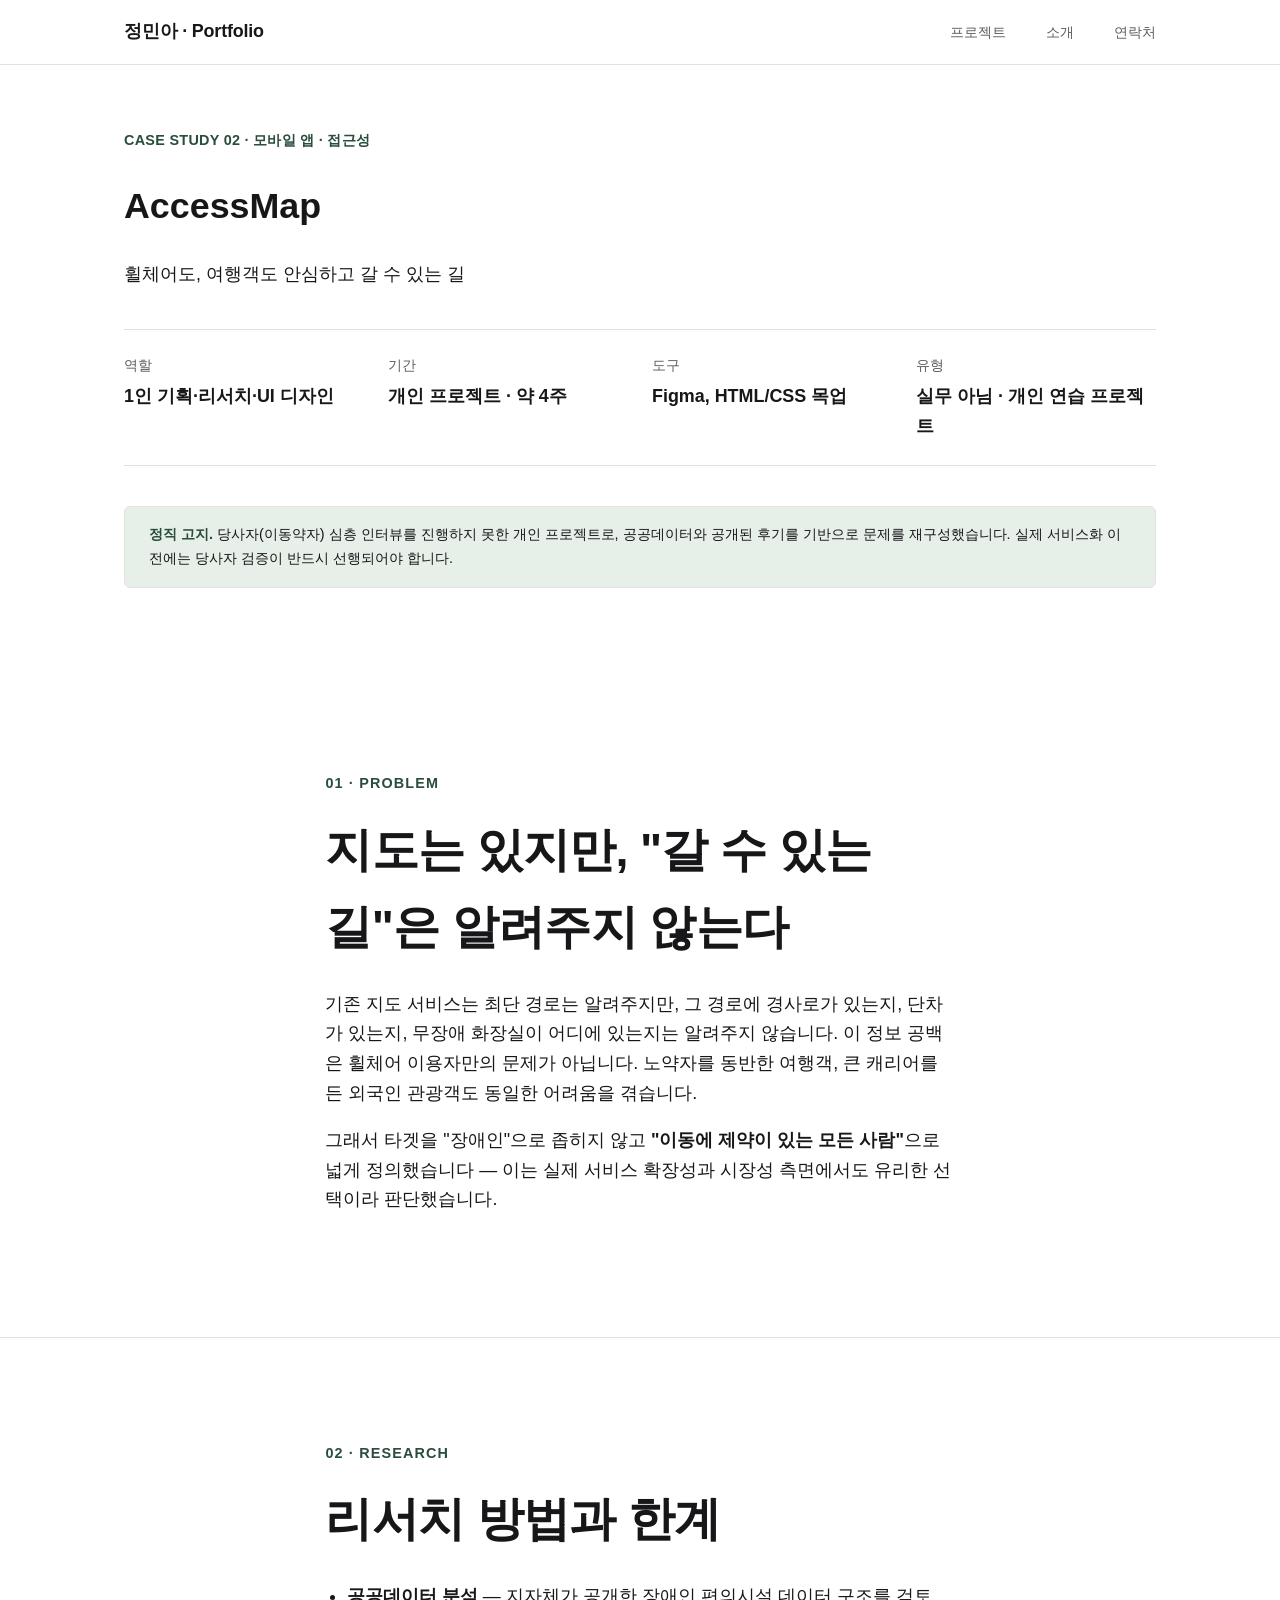
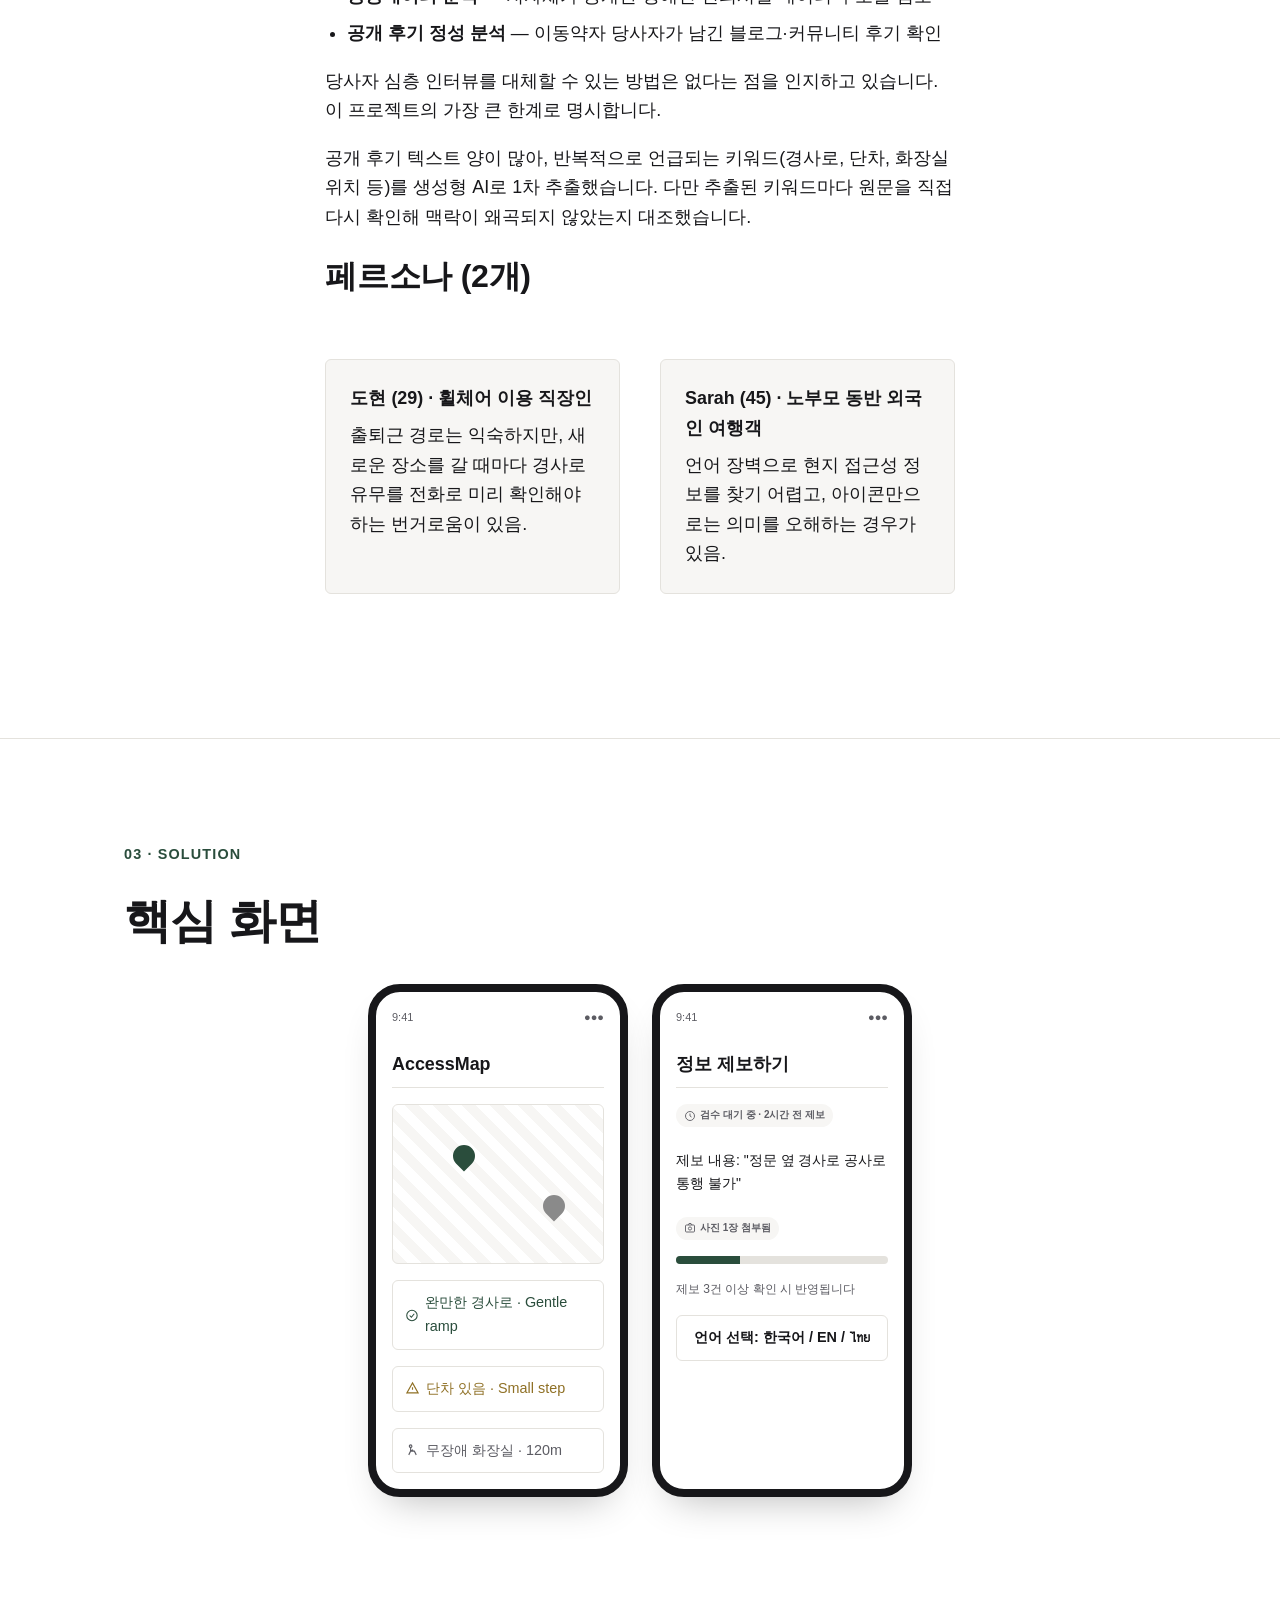
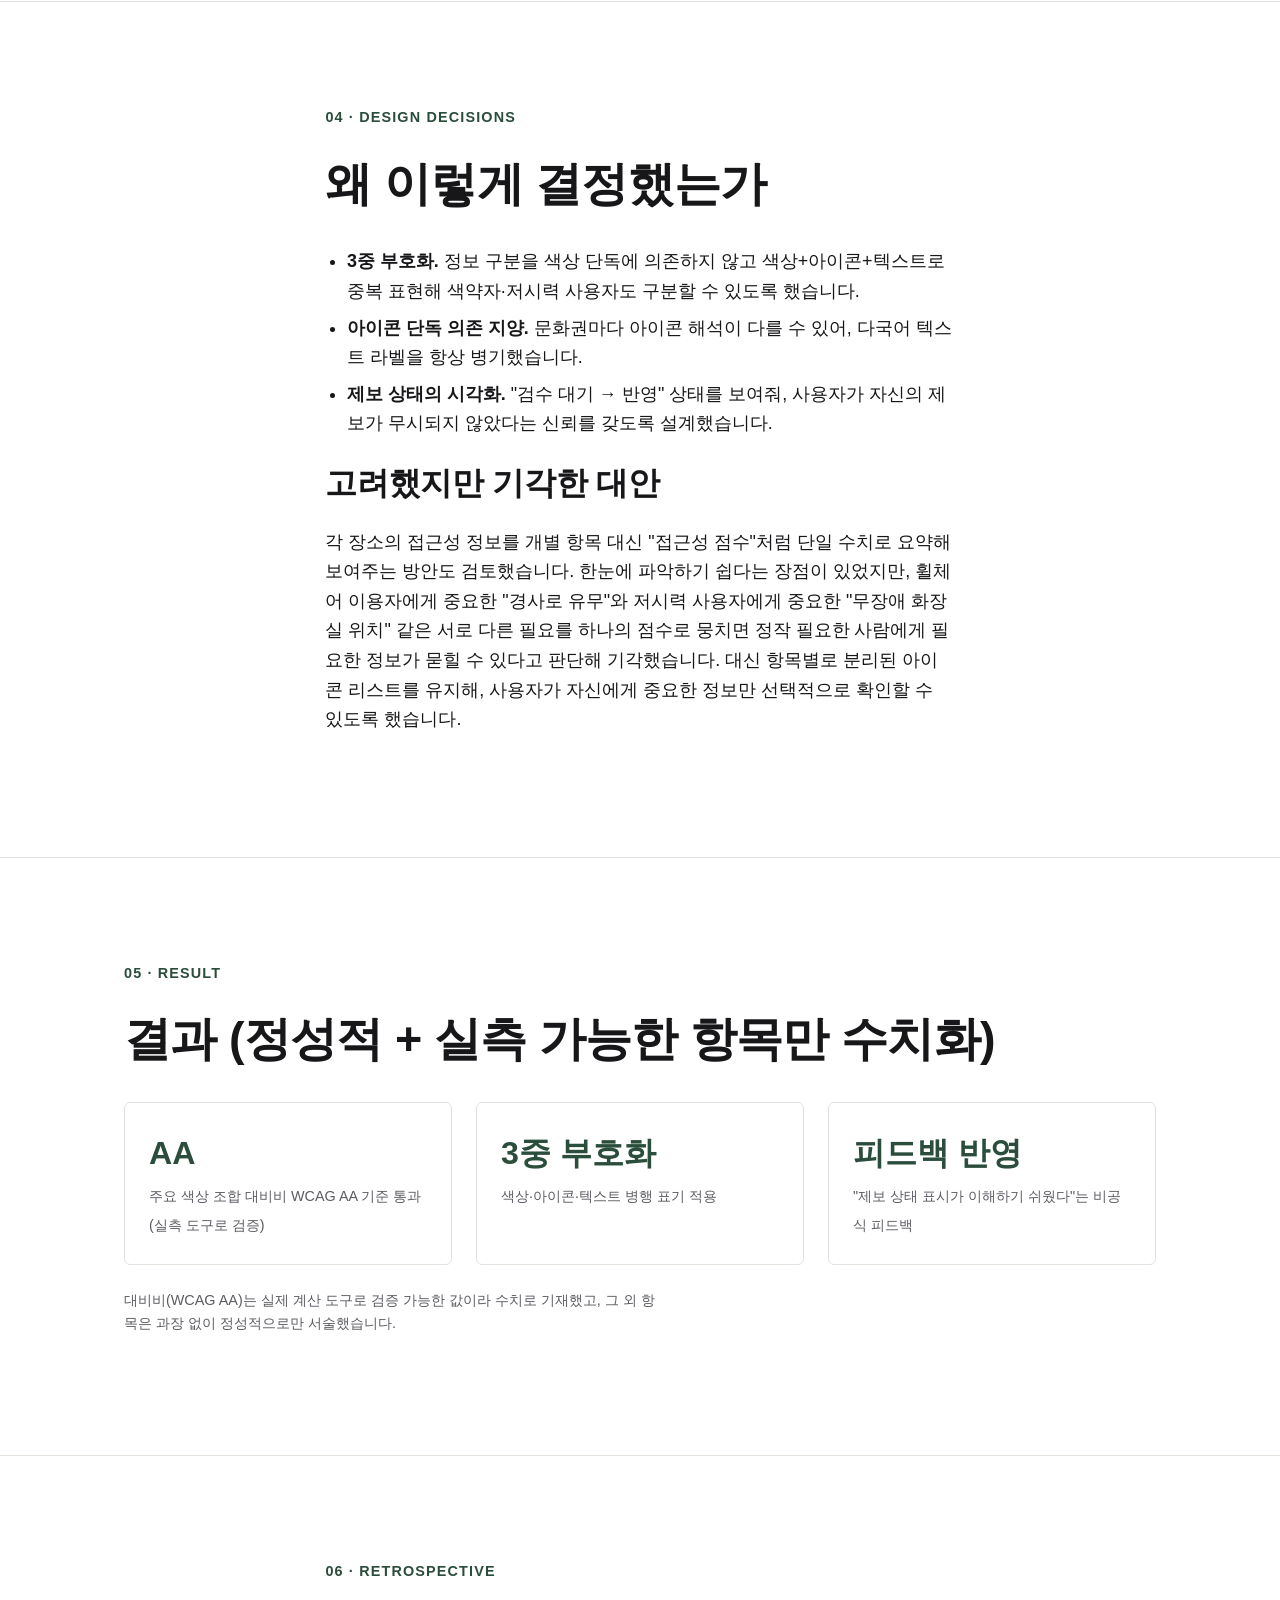
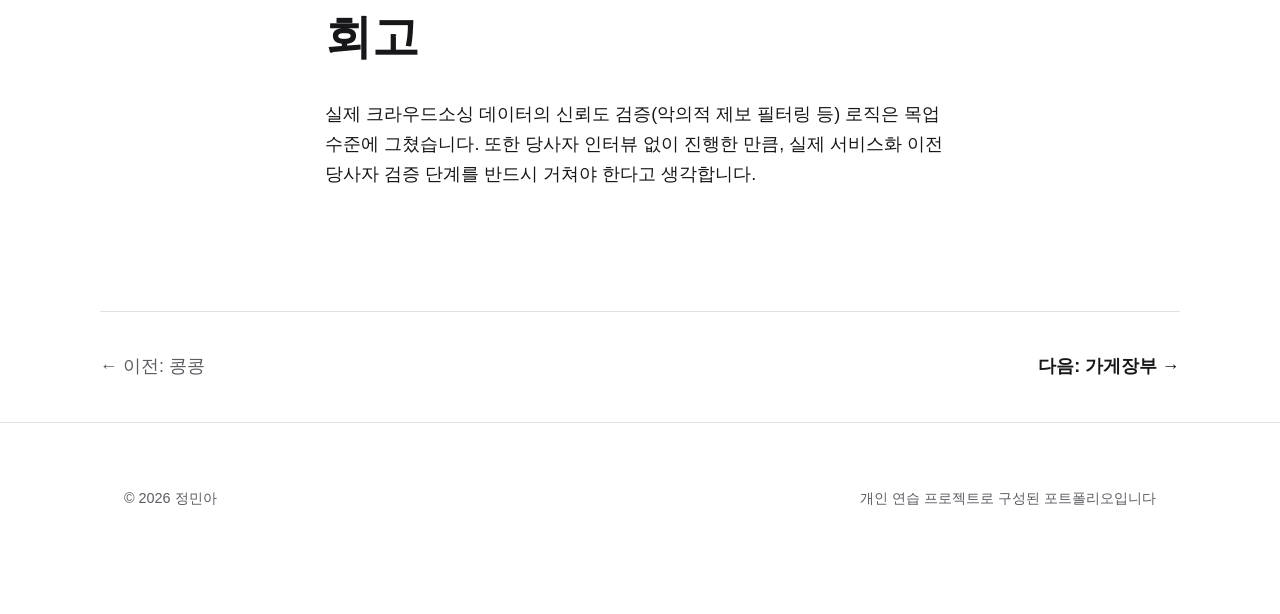
==== case-accessmap.html @ 89bd3911 "temp preview deploy of UIUX portfolio (Jeong Min-a)" ====
<!DOCTYPE html>
<html lang="ko">
<head>
<meta charset="UTF-8">
<meta name="viewport" content="width=device-width, initial-scale=1.0">
<title>AccessMap — 무장애 경로 지도 | 정민아</title>
<meta name="description" content="이동약자·여행객을 위한 다국어 무장애 경로 지도 AccessMap의 UI/UX 케이스 스터디">
<meta property="og:type" content="article">
<meta property="og:title" content="AccessMap — 무장애 경로 지도 | 정민아">
<meta property="og:description" content="이동약자·여행객을 위한 다국어 무장애 경로 지도 AccessMap의 UI/UX 케이스 스터디">
<!-- TODO: 배포 후 실제 주소로 교체 -->
<!-- <meta property="og:url" content=""> -->
<meta property="og:image" content="assets/og-image.jpg">
<meta property="og:image:type" content="image/jpeg">
<meta name="twitter:card" content="summary_large_image">
<meta name="twitter:title" content="AccessMap — 무장애 경로 지도 | 정민아">
<meta name="twitter:description" content="이동약자·여행객을 위한 다국어 무장애 경로 지도 AccessMap의 UI/UX 케이스 스터디">
<!-- TODO: 배포 후 canonical URL 지정 -->
<!-- <link rel="canonical" href=""> -->
<link rel="icon" href="assets/favicon.svg" type="image/svg+xml">
<link rel="stylesheet" href="assets/style.css">
</head>
<body>

<a class="skip-link" href="#main">본문으로 바로가기</a>

<nav class="nav">
  <div class="container">
    <a class="nav-logo" href="index.html">정민아 · Portfolio</a>
    <ul class="nav-links">
      <li><a href="index.html#projects">프로젝트</a></li>
      <li><a href="index.html#about">소개</a></li>
      <li><a href="index.html#contact">연락처</a></li>
    </ul>
  </div>
</nav>

<header class="case-hero">
  <div class="container">
    <div class="hero-eyebrow">CASE STUDY 02 · 모바일 앱 · 접근성</div>
    <h1>AccessMap</h1>
    <p class="lede">휠체어도, 여행객도 안심하고 갈 수 있는 길</p>

    <dl class="case-meta-grid">
      <div><dt>역할</dt><dd>1인 기획·리서치·UI 디자인</dd></div>
      <div><dt>기간</dt><dd>개인 프로젝트 · 약 4주</dd></div>
      <div><dt>도구</dt><dd>Figma, HTML/CSS 목업</dd></div>
      <div><dt>유형</dt><dd>실무 아님 · 개인 연습 프로젝트</dd></div>
    </dl>

    <div class="disclosure">
      <strong>정직 고지.</strong> 당사자(이동약자) 심층 인터뷰를 진행하지 못한 개인 프로젝트로,
      공공데이터와 공개된 후기를 기반으로 문제를 재구성했습니다. 실제 서비스화 이전에는
      당사자 검증이 반드시 선행되어야 합니다.
    </div>
  </div>
</header>

<main id="main">
<section>
  <div class="container prose">
    <div class="section-label">01 · PROBLEM</div>
    <h2>지도는 있지만, "갈 수 있는 길"은 알려주지 않는다</h2>
    <p>
      기존 지도 서비스는 최단 경로는 알려주지만, 그 경로에 경사로가 있는지, 단차가 있는지,
      무장애 화장실이 어디에 있는지는 알려주지 않습니다. 이 정보 공백은 휠체어 이용자만의
      문제가 아닙니다. 노약자를 동반한 여행객, 큰 캐리어를 든 외국인 관광객도 동일한 어려움을
      겪습니다.
    </p>
    <p>
      그래서 타겟을 "장애인"으로 좁히지 않고 <strong>"이동에 제약이 있는 모든 사람"</strong>으로
      넓게 정의했습니다 — 이는 실제 서비스 확장성과 시장성 측면에서도 유리한 선택이라 판단했습니다.
    </p>
  </div>
</section>

<section>
  <div class="container prose">
    <div class="section-label">02 · RESEARCH</div>
    <h2>리서치 방법과 한계</h2>
    <ul>
      <li><strong>공공데이터 분석</strong> — 지자체가 공개한 장애인 편의시설 데이터 구조를 검토</li>
      <li><strong>공개 후기 정성 분석</strong> — 이동약자 당사자가 남긴 블로그·커뮤니티 후기 확인</li>
    </ul>
    <p>
      당사자 심층 인터뷰를 대체할 수 있는 방법은 없다는 점을 인지하고 있습니다. 이 프로젝트의
      가장 큰 한계로 명시합니다.
    </p>
    <p>
      공개 후기 텍스트 양이 많아, 반복적으로 언급되는 키워드(경사로, 단차, 화장실 위치 등)를
      생성형 AI로 1차 추출했습니다. 다만 추출된 키워드마다 원문을 직접 다시 확인해
      맥락이 왜곡되지 않았는지 대조했습니다.
    </p>

    <h3>페르소나 (2개)</h3>
    <div class="two-col">
      <div class="figure">
        <p style="margin:0"><strong>도현 (29) · 휠체어 이용 직장인</strong></p>
        <p class="persona-desc">
          출퇴근 경로는 익숙하지만, 새로운 장소를 갈 때마다 경사로 유무를 전화로 미리
          확인해야 하는 번거로움이 있음.
        </p>
      </div>
      <div class="figure">
        <p style="margin:0"><strong>Sarah (45) · 노부모 동반 외국인 여행객</strong></p>
        <p class="persona-desc">
          언어 장벽으로 현지 접근성 정보를 찾기 어렵고, 아이콘만으로는 의미를 오해하는 경우가 있음.
        </p>
      </div>
    </div>
  </div>
</section>

<section>
  <div class="container">
    <div class="section-label">03 · SOLUTION</div>
    <h2>핵심 화면</h2>
    <div class="mockup-row">
      <div class="phone-frame">
        <div class="screen">
          <div class="status-bar"><span>9:41</span><span>●●●</span></div>
          <div class="app-bar">AccessMap</div>
          <div class="mock-map-block">
            <div class="mock-pin" style="top:40px; left:60px;"></div>
            <div class="mock-pin" style="top:90px; left:150px; background:#8a8a8a;"></div>
          </div>
          <div class="mock-list-item">
            <span class="mock-icon-label" style="color:var(--color-accent);">
              <svg width="15" height="15" viewBox="0 0 24 24" fill="none" stroke="currentColor" stroke-width="1.8"><circle cx="12" cy="12" r="9"/><path d="M8 12l3 3 5-6"/></svg>
              완만한 경사로 · Gentle ramp
            </span>
          </div>
          <div class="mock-list-item">
            <span class="mock-icon-label" style="color:var(--color-warning);">
              <svg width="15" height="15" viewBox="0 0 24 24" fill="none" stroke="currentColor" stroke-width="1.8"><path d="M12 3l9 16H3z"/><path d="M12 10v4M12 17h.01"/></svg>
              단차 있음 · Small step
            </span>
          </div>
          <div class="mock-list-item">
            <span class="mock-icon-label" style="color:var(--color-text-muted);">
              <svg width="15" height="15" viewBox="0 0 24 24" fill="none" stroke="currentColor" stroke-width="1.8"><circle cx="9" cy="5" r="2"/><path d="M9 8v5l-3 6M9 13h6l3 6M9 13l4-2"/></svg>
              무장애 화장실 · 120m
            </span>
          </div>
        </div>
      </div>

      <div class="phone-frame">
        <div class="screen">
          <div class="status-bar"><span>9:41</span><span>●●●</span></div>
          <div class="app-bar">정보 제보하기</div>
          <span class="mock-badge muted">
            <svg width="12" height="12" viewBox="0 0 24 24" fill="none" stroke="currentColor" stroke-width="1.8"><circle cx="12" cy="12" r="9"/><path d="M12 7v5l3 2"/></svg>
            검수 대기 중 · 2시간 전 제보
          </span>
          <p style="font-size:14px; margin:6px 0;">제보 내용: "정문 옆 경사로 공사로 통행 불가"</p>
          <span class="mock-badge muted" style="width:fit-content;">
            <svg width="12" height="12" viewBox="0 0 24 24" fill="none" stroke="currentColor" stroke-width="1.8"><rect x="3" y="6" width="18" height="14" rx="2"/><path d="M8 6l2-3h4l2 3"/><circle cx="12" cy="13" r="3.2"/></svg>
            사진 1장 첨부됨
          </span>
          <div class="mock-bar-track"><div class="mock-bar-fill" style="width:30%"></div></div>
          <p style="font-size:12px; color:var(--color-text-muted); margin:0;">제보 3건 이상 확인 시 반영됩니다</p>
          <div class="mock-btn-secondary">언어 선택: 한국어 / EN / ไทย</div>
        </div>
      </div>
    </div>
  </div>
</section>

<section>
  <div class="container prose">
    <div class="section-label">04 · DESIGN DECISIONS</div>
    <h2>왜 이렇게 결정했는가</h2>
    <ul>
      <li><strong>3중 부호화.</strong> 정보 구분을 색상 단독에 의존하지 않고 색상+아이콘+텍스트로
        중복 표현해 색약자·저시력 사용자도 구분할 수 있도록 했습니다.</li>
      <li><strong>아이콘 단독 의존 지양.</strong> 문화권마다 아이콘 해석이 다를 수 있어, 다국어
        텍스트 라벨을 항상 병기했습니다.</li>
      <li><strong>제보 상태의 시각화.</strong> "검수 대기 → 반영" 상태를 보여줘, 사용자가 자신의
        제보가 무시되지 않았다는 신뢰를 갖도록 설계했습니다.</li>
    </ul>

    <h3>고려했지만 기각한 대안</h3>
    <p>
      각 장소의 접근성 정보를 개별 항목 대신 "접근성 점수"처럼 단일 수치로 요약해 보여주는
      방안도 검토했습니다. 한눈에 파악하기 쉽다는 장점이 있었지만, 휠체어 이용자에게 중요한
      "경사로 유무"와 저시력 사용자에게 중요한 "무장애 화장실 위치" 같은 서로 다른 필요를
      하나의 점수로 뭉치면 정작 필요한 사람에게 필요한 정보가 묻힐 수 있다고 판단해
      기각했습니다. 대신 항목별로 분리된 아이콘 리스트를 유지해, 사용자가 자신에게 중요한
      정보만 선택적으로 확인할 수 있도록 했습니다.
    </p>
  </div>
</section>

<section>
  <div class="container">
    <div class="section-label">05 · RESULT</div>
    <h2>결과 (정성적 + 실측 가능한 항목만 수치화)</h2>
    <div class="result-grid">
      <div class="result-card"><span class="num">AA</span><span class="label">주요 색상 조합 대비비 WCAG AA 기준 통과 (실측 도구로 검증)</span></div>
      <div class="result-card"><span class="num">3중 부호화</span><span class="label">색상·아이콘·텍스트 병행 표기 적용</span></div>
      <div class="result-card"><span class="num">피드백 반영</span><span class="label">"제보 상태 표시가 이해하기 쉬웠다"는 비공식 피드백</span></div>
    </div>
    <p class="prose" style="margin-top: var(--space-3); color:var(--color-text-muted); font-size: var(--step--1);">
      대비비(WCAG AA)는 실제 계산 도구로 검증 가능한 값이라 수치로 기재했고, 그 외 항목은
      과장 없이 정성적으로만 서술했습니다.
    </p>
  </div>
</section>

<section>
  <div class="container prose">
    <div class="section-label">06 · RETROSPECTIVE</div>
    <h2>회고</h2>
    <p>
      실제 크라우드소싱 데이터의 신뢰도 검증(악의적 제보 필터링 등) 로직은 목업 수준에
      그쳤습니다. 또한 당사자 인터뷰 없이 진행한 만큼, 실제 서비스화 이전 당사자 검증
      단계를 반드시 거쳐야 한다고 생각합니다.
    </p>
  </div>
</section>

<div class="container case-nav">
  <a class="back" href="case-kongkong.html">← 이전: 콩콩</a>
  <a href="case-store-ledger.html">다음: 가게장부 →</a>
</div>
</main>

<footer>
  <div class="container">
    <span>© 2026 정민아</span>
    <span>개인 연습 프로젝트로 구성된 포트폴리오입니다</span>
  </div>
</footer>

</body>
</html>
---- assets/style.css ----
/* =========================================================
   포트폴리오 공통 디자인 시스템
   원칙: 미니멀 + 타이포그래피 중심 (트렌디한 비주얼 트릭 지양)
   근거: 평가자가 프로젝트당 1분 미만만 훑어봄 → 화려함보다
   "빠르게 읽히고 신뢰가 가는" 레이아웃이 우선.
   ========================================================= */

:root {
  /* Color — 저채도 뉴트럴 + 단일 포인트 컬러 */
  --color-bg: #ffffff;
  --color-bg-subtle: #f7f6f4;
  --color-text: #17171a;
  --color-text-muted: #5c5c63;
  --color-border: #e4e2dd;
  --color-accent: #2a4d3c;      /* 딥 그린 — 차분하고 과하지 않은 포인트 */
  --color-accent-soft: #e7efe9;
  --color-danger: #b0463c;      /* 경고(위험) 레드 — vs 배경 5.54:1 (AA 4.5:1 이상, 실측) */
  --color-warning: #8f7025;     /* 경고(주의) 앰버 — vs 배경 4.65:1 (AA 4.5:1 이상, 실측) */

  /* Typography */
  --font-display: "Pretendard", "Noto Sans KR", -apple-system, BlinkMacSystemFont, sans-serif;
  --font-body: "Pretendard", "Noto Sans KR", -apple-system, BlinkMacSystemFont, sans-serif;
  --font-mono: "SF Mono", ui-monospace, "Menlo", monospace;

  /* Scale */
  --step--1: clamp(0.83rem, 0.8rem + 0.15vw, 0.9rem);
  --step-0:  clamp(1rem, 0.96rem + 0.2vw, 1.125rem);
  --step-1:  clamp(1.25rem, 1.18rem + 0.35vw, 1.5rem);
  --step-2:  clamp(1.6rem, 1.45rem + 0.7vw, 2.1rem);
  --step-3:  clamp(2.1rem, 1.8rem + 1.4vw, 3rem);
  --step-4:  clamp(2.8rem, 2.2rem + 2.8vw, 4.5rem);

  --space-1: 0.5rem;
  --space-2: 1rem;
  --space-3: 1.5rem;
  --space-4: 2.5rem;
  --space-5: 4rem;
  --space-6: 6.5rem;
  --space-7: 10rem;

  --content-max: 1080px;
  --radius: 6px;
}

@media (prefers-color-scheme: dark) {
  :root {
    --color-bg: #121212;
    --color-bg-subtle: #1a1a1a;
    --color-text: #f0efe9;
    --color-text-muted: #a3a2a0;
    --color-border: #2e2e2e;
    --color-accent: #7fb89a;
    --color-accent-soft: #1c2b23;
    --color-danger: #c56056;    /* vs #121212 4.62:1 (AA 4.5:1 이상, 실측) */
    --color-warning: #b08a2e;   /* vs #121212 5.82:1 (AA 4.5:1 이상, 실측) */
  }
}

* { box-sizing: border-box; }

html { scroll-behavior: smooth; }

@media (prefers-reduced-motion: reduce) {
  html { scroll-behavior: auto; }
  *, *::before, *::after {
    animation-duration: 0.01ms !important;
    animation-iteration-count: 1 !important;
    transition-duration: 0.01ms !important;
    scroll-behavior: auto !important;
  }
}

:focus-visible {
  outline: 2px solid var(--color-accent);
  outline-offset: 2px;
}

.skip-link {
  position: absolute;
  left: 0;
  top: 0;
  z-index: 100;
  transform: translateY(-120%);
  background: var(--color-accent);
  color: #fff;
  padding: 10px 16px;
  border-radius: 0 0 var(--radius) 0;
  font-size: var(--step--1);
  font-weight: 600;
  text-decoration: none;
  transition: transform .15s ease;
}
.skip-link:focus {
  transform: translateY(0);
}

body {
  margin: 0;
  background: var(--color-bg);
  color: var(--color-text);
  font-family: var(--font-body);
  font-size: var(--step-0);
  line-height: 1.65;
  -webkit-font-smoothing: antialiased;
}

img { max-width: 100%; display: block; }

a { color: inherit; }

.container {
  max-width: var(--content-max);
  margin: 0 auto;
  padding: 0 var(--space-3);
}

/* ---------- Nav ---------- */
.nav {
  position: sticky;
  top: 0;
  z-index: 10;
  background: color-mix(in srgb, var(--color-bg) 88%, transparent);
  backdrop-filter: blur(8px);
  border-bottom: 1px solid var(--color-border);
}
.nav .container {
  display: flex;
  align-items: center;
  justify-content: space-between;
  height: 64px;
}
.nav-logo {
  font-weight: 700;
  letter-spacing: -0.01em;
  text-decoration: none;
  font-size: var(--step-0);
}
.nav-links { display: flex; gap: var(--space-4); list-style: none; margin: 0; padding: 0; }
.nav-links a { text-decoration: none; font-size: var(--step--1); color: var(--color-text-muted); }
.nav-links a:hover { color: var(--color-text); }

/* ---------- Hero ---------- */
.hero {
  padding: var(--space-6) 0 var(--space-5);
  border-bottom: 1px solid var(--color-border);
}
.hero-eyebrow {
  font-size: var(--step--1);
  color: var(--color-accent);
  font-weight: 600;
  letter-spacing: 0.02em;
  margin-bottom: var(--space-2);
}
.hero h1 {
  font-size: var(--step-4);
  line-height: 1.12;
  letter-spacing: -0.02em;
  margin: 0 0 var(--space-3);
  max-width: 18ch;
}
.hero p.lede {
  font-size: var(--step-1);
  color: var(--color-text-muted);
  max-width: 56ch;
  margin: 0 0 var(--space-4);
}
.hero-meta {
  display: flex;
  gap: var(--space-4);
  flex-wrap: wrap;
  font-size: var(--step--1);
  color: var(--color-text-muted);
}
.hero-meta strong { color: var(--color-text); display: block; font-weight: 600; }

.hero-inner { display: grid; gap: var(--space-4); }
.hero-visual { display: flex; justify-content: center; }
.hero-visual .phone-frame { width: 180px; border-width: 6px; }
.hero-visual .screen { min-height: 300px; padding: var(--space-2); }
@media (min-width: 860px) {
  .hero-inner { grid-template-columns: 1.3fr 1fr; align-items: center; }
}

/* ---------- Section ---------- */
section { padding: var(--space-6) 0; }
section + section { border-top: 1px solid var(--color-border); }
.section-label {
  font-size: var(--step--1);
  font-weight: 700;
  text-transform: uppercase;
  letter-spacing: 0.08em;
  color: var(--color-accent);
  margin-bottom: var(--space-2);
}
h2 { font-size: var(--step-3); letter-spacing: -0.015em; margin: 0 0 var(--space-3); }
h3 { font-size: var(--step-2); letter-spacing: -0.01em; margin: 0 0 var(--space-2); }

/* ---------- Case card grid (index) ---------- */
.case-grid { display: grid; gap: var(--space-4); grid-template-columns: 1fr; }
.case-card {
  display: block;
  text-decoration: none;
  color: inherit;
  border: 1px solid var(--color-border);
  border-radius: var(--radius);
  overflow: hidden;
  background: var(--color-bg-subtle);
  transition: transform .18s ease, box-shadow .18s ease;
}
.case-card:hover { transform: translateY(-2px); box-shadow: 0 12px 28px -16px rgba(0,0,0,.25); }
.case-card-thumb {
  aspect-ratio: 16/9;
  background: var(--color-accent-soft);
  display: flex;
  align-items: center;
  justify-content: center;
}
.case-card-body { padding: var(--space-3); }
.case-tag {
  display: inline-block;
  font-size: var(--step--1);
  color: var(--color-accent);
  font-weight: 600;
  margin-bottom: var(--space-1);
}
.case-card h3 { margin-bottom: var(--space-1); }
.case-card p { color: var(--color-text-muted); margin: 0; font-size: var(--step--1); }

/* ---------- Case study page ---------- */
.case-hero { padding: var(--space-5) 0 var(--space-4); }
.case-meta-grid {
  display: grid;
  grid-template-columns: repeat(auto-fit, minmax(140px, 1fr));
  gap: var(--space-3);
  padding: var(--space-3) 0;
  border-top: 1px solid var(--color-border);
  border-bottom: 1px solid var(--color-border);
  margin: var(--space-4) 0;
}
.case-meta-grid dt { font-size: var(--step--1); color: var(--color-text-muted); margin-bottom: 4px; }
.case-meta-grid dd { margin: 0; font-weight: 600; }

.disclosure {
  background: var(--color-accent-soft);
  border: 1px solid var(--color-border);
  border-radius: var(--radius);
  padding: var(--space-2) var(--space-3);
  font-size: var(--step--1);
  color: var(--color-text);
  margin: var(--space-4) 0;
}
.disclosure strong { color: var(--color-accent); }

.prose { max-width: 68ch; }
.prose p { color: var(--color-text); }
.prose ul, .prose ol { padding-left: 1.2em; }
.prose li { margin-bottom: .4em; }

.figure {
  border: 1px solid var(--color-border);
  border-radius: var(--radius);
  background: var(--color-bg-subtle);
  padding: var(--space-3);
  margin: var(--space-4) 0;
}
.figure figcaption {
  font-size: var(--step--1);
  color: var(--color-text-muted);
  margin-top: var(--space-2);
  text-align: center;
}
.persona-desc { margin: .4em 0 0; color: var(--color-text-muted); }

.two-col {
  display: grid;
  grid-template-columns: 1fr;
  gap: var(--space-4);
}

.quote-block {
  border-left: 3px solid var(--color-accent);
  padding-left: var(--space-3);
  font-size: var(--step-1);
  color: var(--color-text);
  margin: var(--space-4) 0;
}
.quote-block cite {
  display: block;
  font-style: normal;
  font-size: var(--step--1);
  color: var(--color-text-muted);
  margin-top: var(--space-1);
}

.result-grid {
  display: grid;
  grid-template-columns: repeat(auto-fit, minmax(180px, 1fr));
  gap: var(--space-3);
}
.result-card {
  border: 1px solid var(--color-border);
  border-radius: var(--radius);
  padding: var(--space-3);
}
.result-card .num { font-size: var(--step-2); font-weight: 700; color: var(--color-accent); display: block; }
.result-card .label { color: var(--color-text-muted); font-size: var(--step--1); }

.case-nav {
  display: flex;
  justify-content: space-between;
  padding: var(--space-4) 0;
  border-top: 1px solid var(--color-border);
}
.case-nav a { text-decoration: none; font-weight: 600; }
.case-nav .back { color: var(--color-text-muted); font-weight: 400; }

/* ---------- Footer ---------- */
footer {
  padding: var(--space-5) 0 var(--space-6);
  border-top: 1px solid var(--color-border);
  color: var(--color-text-muted);
  font-size: var(--step--1);
}
footer .container { display: flex; justify-content: space-between; flex-wrap: wrap; gap: var(--space-2); }

/* ---------- Buttons ---------- */
.btn {
  display: inline-flex;
  align-items: center;
  gap: 6px;
  padding: 10px 18px;
  border-radius: var(--radius);
  background: var(--color-accent);
  color: #fff;
  text-decoration: none;
  font-size: var(--step--1);
  font-weight: 600;
}
.btn.ghost {
  background: transparent;
  color: var(--color-text);
  border: 1px solid var(--color-border);
}

@media (min-width: 720px) {
  .case-grid { grid-template-columns: repeat(3, 1fr); }
  .two-col { grid-template-columns: 1fr 1fr; }
}

/* =========================================================
   코드 목업 컴포넌트 (Figma 없이 HTML/CSS로 그리는 화면 목업)
   ========================================================= */
.mockup-row { display: flex; gap: var(--space-3); flex-wrap: wrap; justify-content: center; }

.phone-frame {
  width: 260px;
  border: 8px solid var(--color-text);
  border-radius: 32px;
  background: var(--color-bg);
  overflow: hidden;
  box-shadow: 0 20px 40px -20px rgba(0,0,0,.3);
}
.phone-frame .screen { padding: var(--space-2); min-height: 420px; display: flex; flex-direction: column; gap: var(--space-2); }
.phone-frame .status-bar { display:flex; justify-content:space-between; font-size: 11px; color: var(--color-text-muted); padding-bottom: 4px; }
.phone-frame .app-bar { font-weight: 700; font-size: var(--step-0); padding: 4px 0 8px; border-bottom: 1px solid var(--color-border); }

.browser-frame {
  width: 100%;
  max-width: 640px;
  border: 1px solid var(--color-border);
  border-radius: 10px;
  overflow: hidden;
  box-shadow: 0 20px 40px -24px rgba(0,0,0,.3);
}
.browser-frame .browser-bar { display:flex; gap:6px; align-items:center; padding: 8px 12px; background: var(--color-bg-subtle); border-bottom: 1px solid var(--color-border); }
.browser-frame .dot { width:9px; height:9px; border-radius:50%; background: var(--color-border); }
.browser-frame .screen { padding: var(--space-3); display:flex; flex-direction:column; gap: var(--space-2); }

.mock-badge {
  display: inline-flex;
  align-items: center;
  gap: 4px;
  font-size: 10px;
  font-weight: 700;
  padding: 3px 8px;
  border-radius: 999px;
  background: var(--color-accent-soft);
  color: var(--color-accent);
  width: fit-content;
}
.mock-badge.muted { background: var(--color-bg-subtle); color: var(--color-text-muted); }

.mock-queue-number { font-size: 44px; font-weight: 800; line-height: 1; color: var(--color-accent); }
.mock-list-item {
  display: flex; justify-content: space-between; align-items: center;
  padding: 10px 12px; border: 1px solid var(--color-border); border-radius: var(--radius);
  font-size: var(--step--1);
}
.mock-icon-label { display: inline-flex; align-items: center; gap: 6px; }
.mock-bar-track { height: 8px; border-radius: 999px; background: var(--color-border); overflow: hidden; }
.mock-bar-fill { height: 100%; background: var(--color-accent); }

.mock-btn-primary {
  display: flex; align-items: center; justify-content: center; gap: 6px;
  background: var(--color-accent); color: #fff; border: none; border-radius: var(--radius);
  padding: 10px; font-size: var(--step--1); font-weight: 600; text-align: center;
}
.mock-btn-secondary {
  display: flex; align-items: center; justify-content: center; gap: 6px;
  background: transparent; color: var(--color-text); border: 1px solid var(--color-border);
  border-radius: var(--radius); padding: 10px; font-size: var(--step--1); font-weight: 600; text-align: center;
}

.mock-map-block {
  height: 160px; border-radius: var(--radius); background:
    repeating-linear-gradient(45deg, var(--color-bg-subtle), var(--color-bg-subtle) 10px, var(--color-bg) 10px, var(--color-bg) 20px);
  border: 1px solid var(--color-border);
  position: relative;
}
.mock-pin {
  position: absolute; width: 22px; height: 22px; border-radius: 50% 50% 50% 0;
  background: var(--color-accent); transform: rotate(-45deg);
}

.mock-dash-grid { display: grid; grid-template-columns: repeat(3, 1fr); gap: var(--space-2); }
.mock-dash-card { border: 1px solid var(--color-border); border-radius: var(--radius); padding: var(--space-2); }
.mock-dash-card .num { font-size: var(--step-1); font-weight: 700; }
.mock-dash-card .arrow-up { color: var(--color-accent); }
.mock-dash-card .arrow-down { color: var(--color-danger); }
.mock-sparkline { display:flex; align-items:flex-end; gap:3px; height: 32px; margin-top: 6px; }
.mock-sparkline span { width: 6px; background: var(--color-accent-soft); border-radius: 2px; }

.mock-table { width: 100%; border-collapse: collapse; font-size: var(--step--1); }
.mock-table th, .mock-table td { text-align: left; padding: 8px 10px; border-bottom: 1px solid var(--color-border); }
.mock-table th { color: var(--color-text-muted); font-weight: 600; }
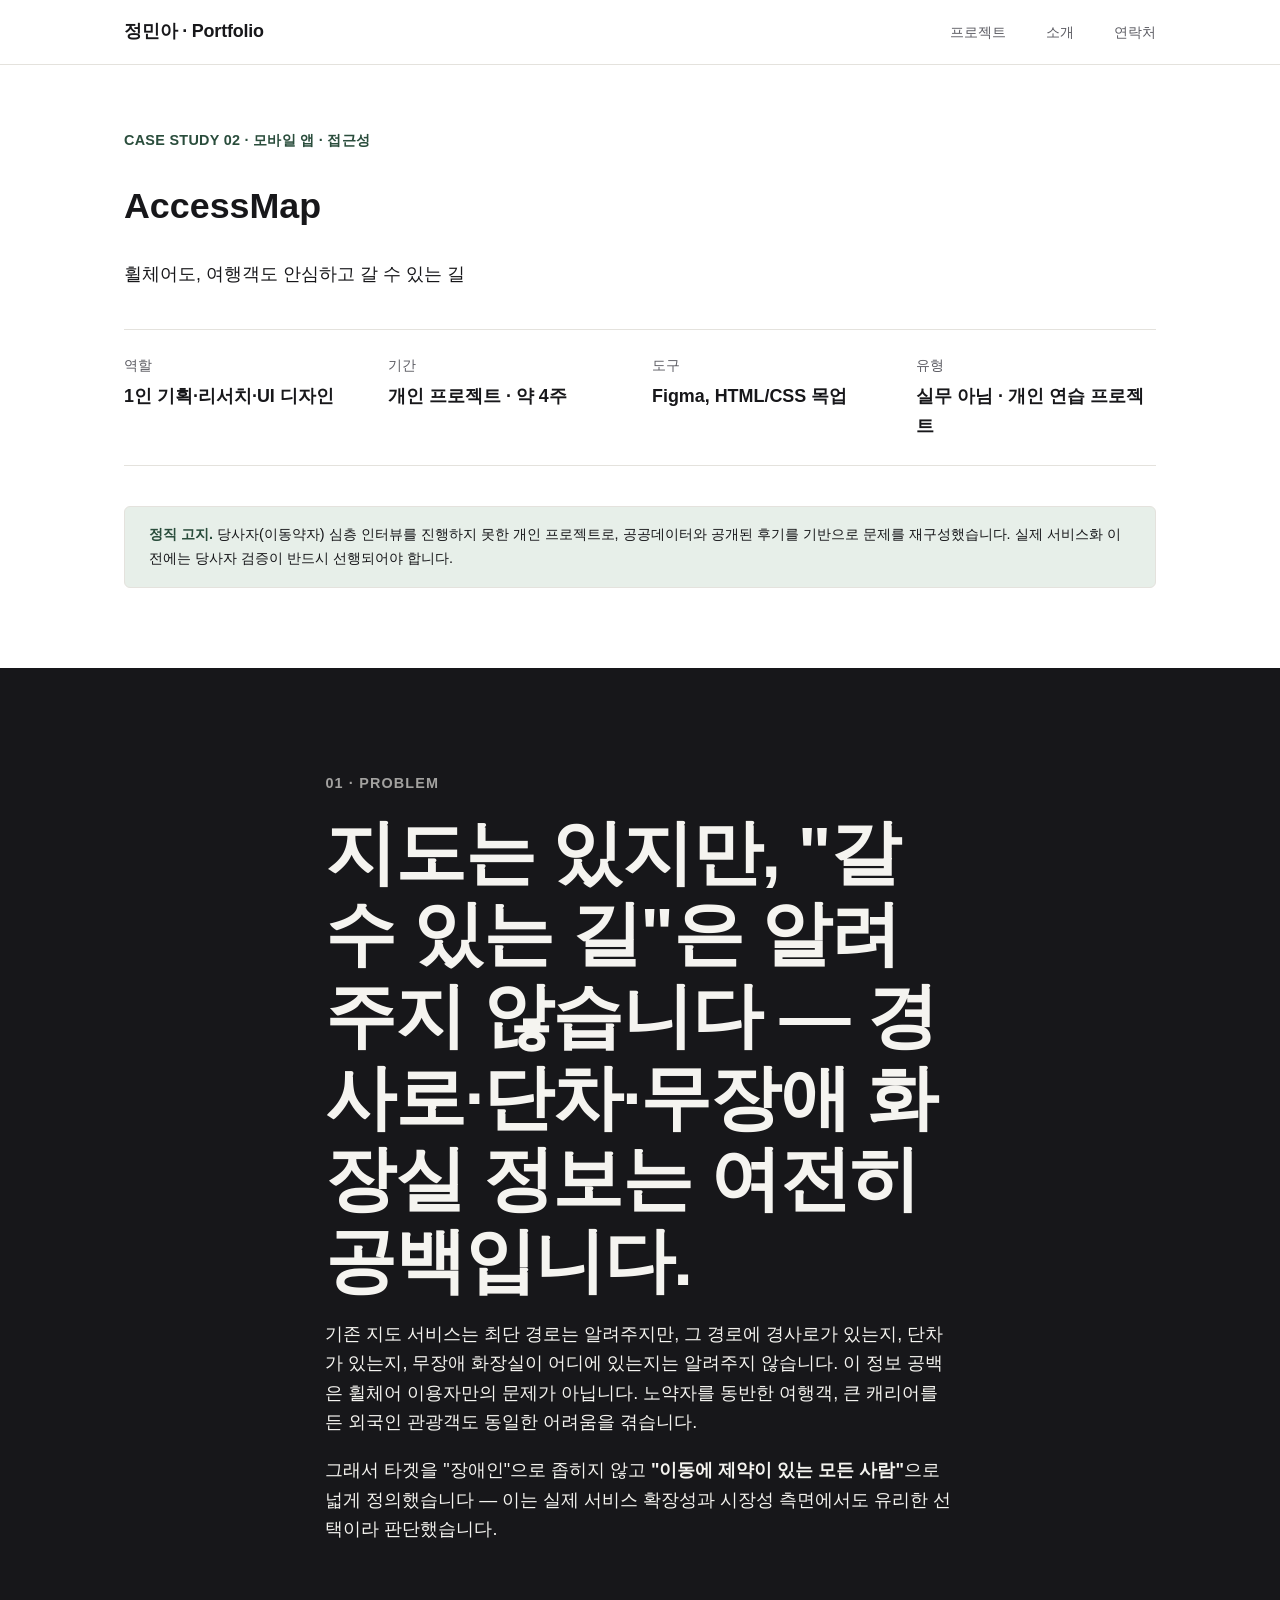
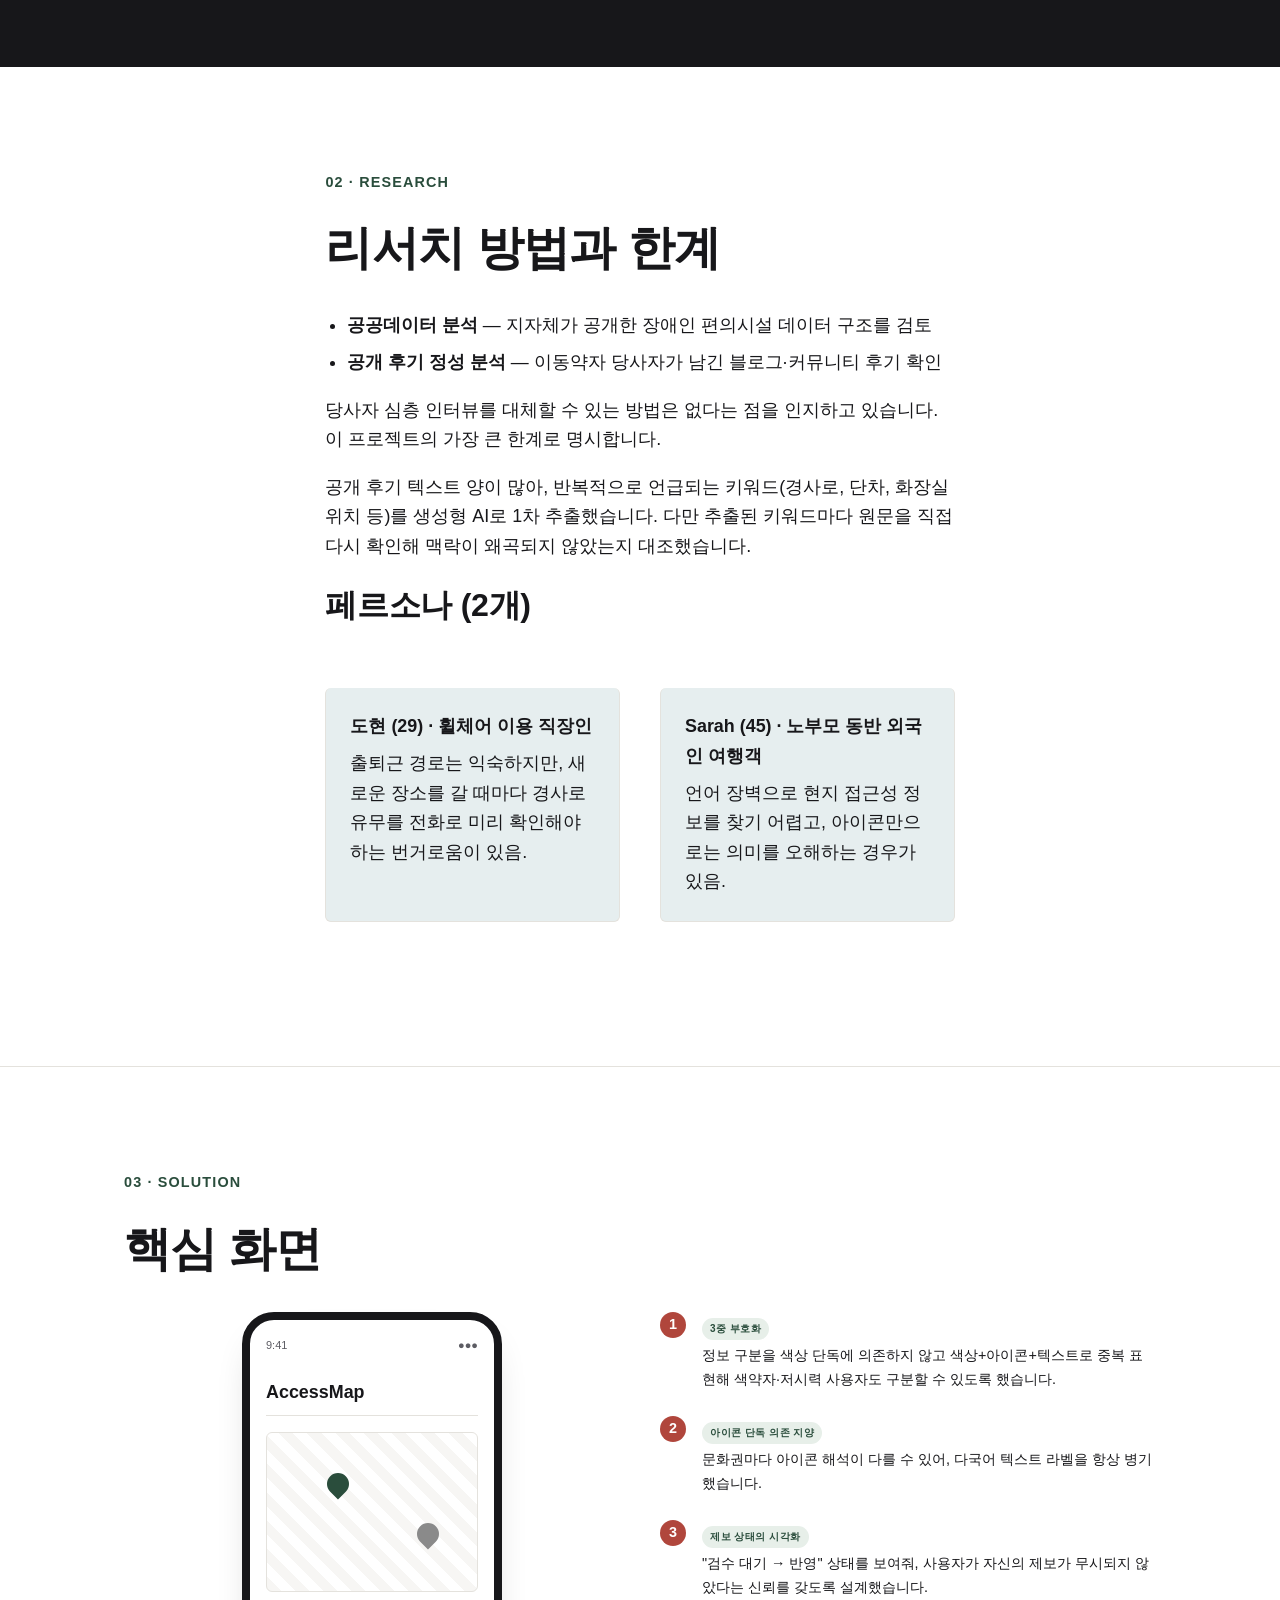
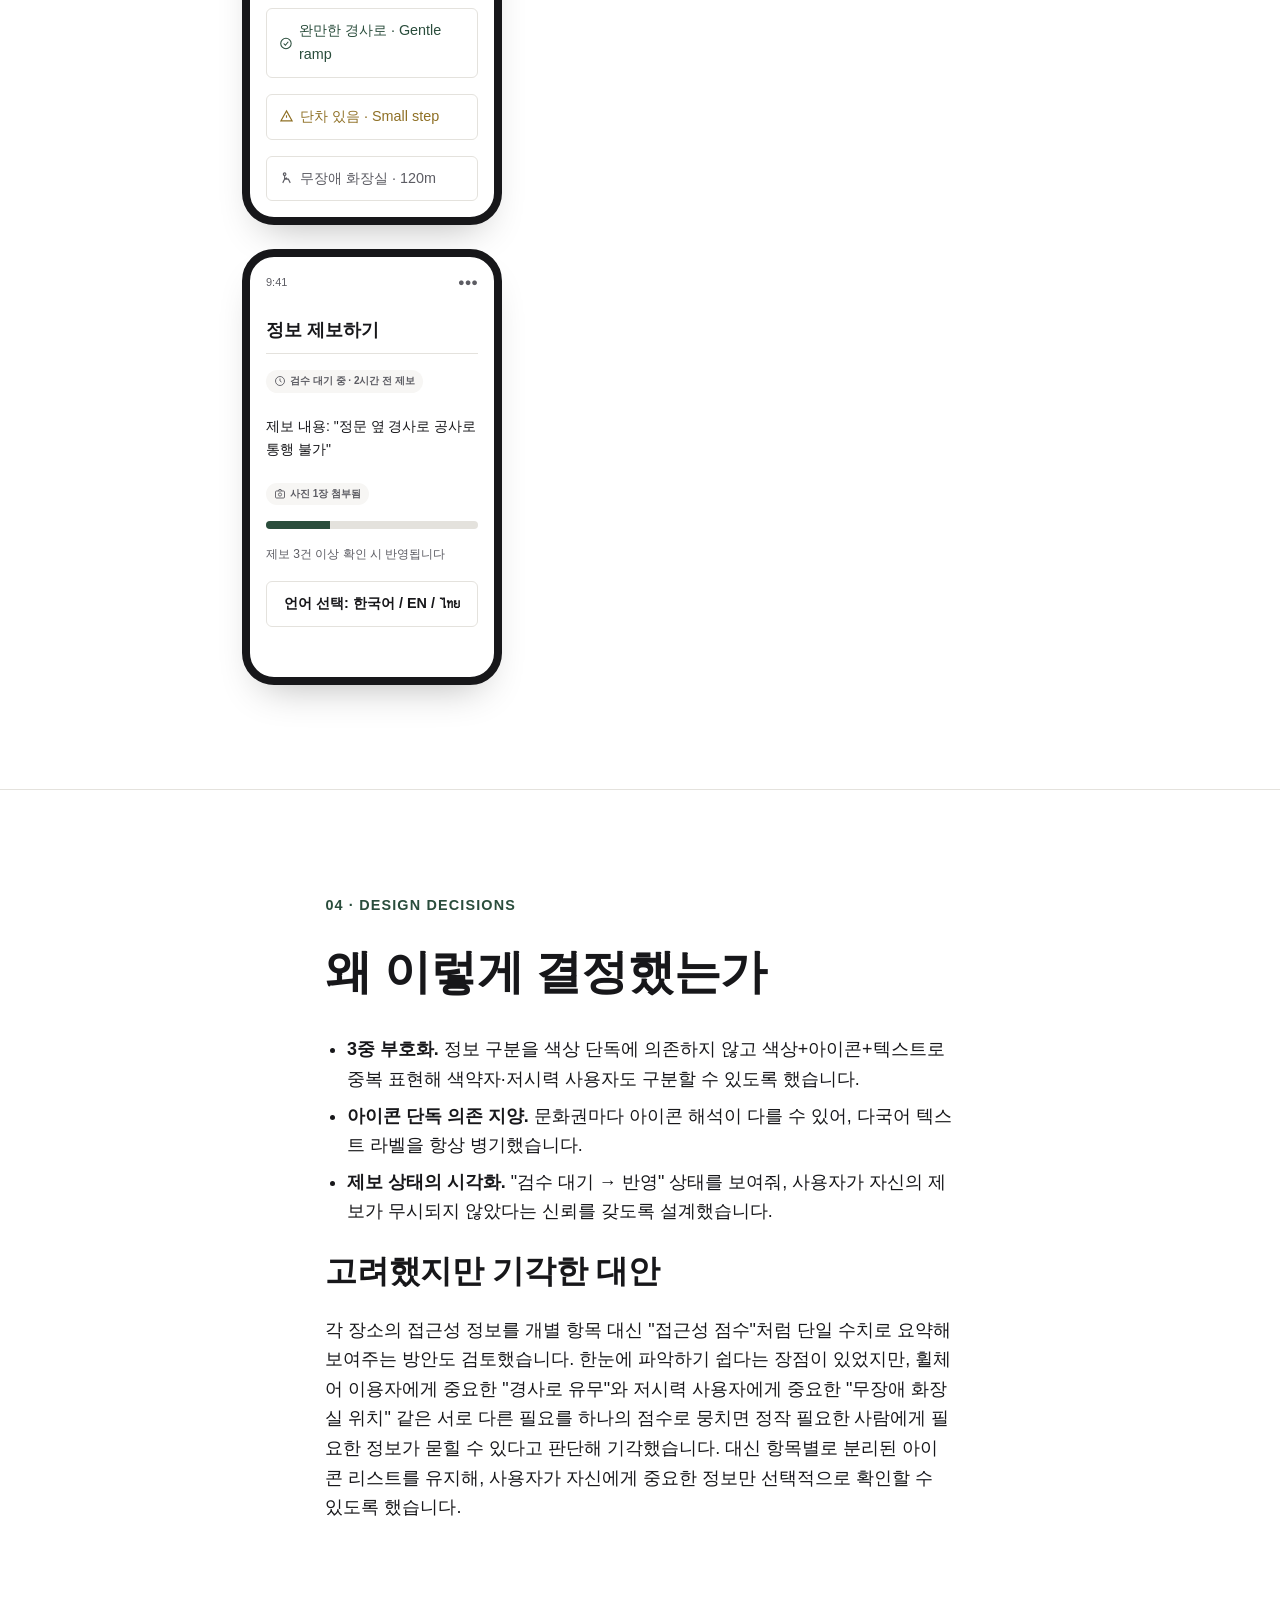
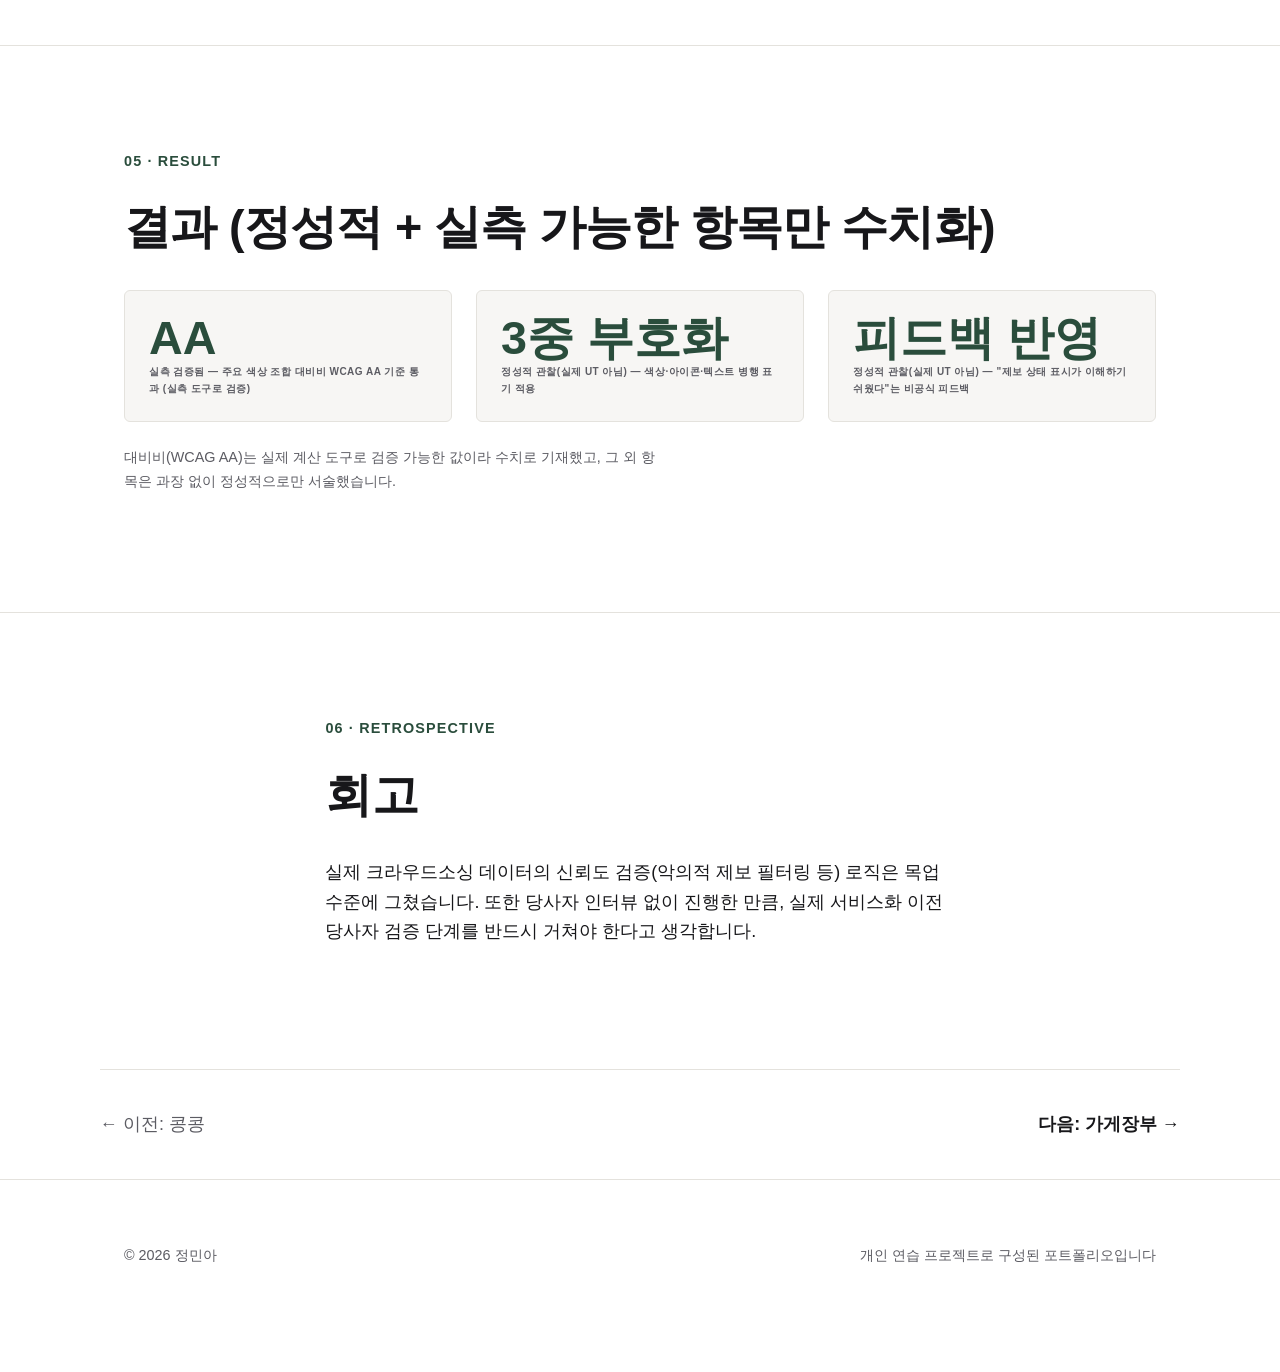
==== commit 80e2dc8f: "update preview deploy: visual-depth redesign (accent design system + case study restructure)" ====
--- a/case-accessmap.html
+++ b/case-accessmap.html
@@ -8,15 +8,15 @@
 <meta property="og:type" content="article">
 <meta property="og:title" content="AccessMap — 무장애 경로 지도 | 정민아">
 <meta property="og:description" content="이동약자·여행객을 위한 다국어 무장애 경로 지도 AccessMap의 UI/UX 케이스 스터디">
-<!-- TODO: 배포 후 실제 주소로 교체 -->
-<!-- <meta property="og:url" content=""> -->
+<!-- 임시 배포 링크(GitHub Pages) — 정식 도메인 확정 시 이 줄의 content 값만 교체 -->
+<meta property="og:url" content="https://mosesrodchoi-stack.github.io/jeongmina-uiux-portfolio/case-accessmap.html">
 <meta property="og:image" content="assets/og-image.jpg">
 <meta property="og:image:type" content="image/jpeg">
 <meta name="twitter:card" content="summary_large_image">
 <meta name="twitter:title" content="AccessMap — 무장애 경로 지도 | 정민아">
 <meta name="twitter:description" content="이동약자·여행객을 위한 다국어 무장애 경로 지도 AccessMap의 UI/UX 케이스 스터디">
-<!-- TODO: 배포 후 canonical URL 지정 -->
-<!-- <link rel="canonical" href=""> -->
+<!-- 임시 배포 링크(GitHub Pages) — 정식 도메인 확정 시 이 줄의 href 값만 교체 -->
+<link rel="canonical" href="https://mosesrodchoi-stack.github.io/jeongmina-uiux-portfolio/case-accessmap.html">
 <link rel="icon" href="assets/favicon.svg" type="image/svg+xml">
 <link rel="stylesheet" href="assets/style.css">
 </head>
@@ -57,10 +57,10 @@
 </header>
 
 <main id="main">
-<section>
+<section class="section-flush section-flush--dark">
   <div class="container prose">
     <div class="section-label">01 · PROBLEM</div>
-    <h2>지도는 있지만, "갈 수 있는 길"은 알려주지 않는다</h2>
+    <h2 class="statement">지도는 있지만, "갈 수 있는 길"은 알려주지 않습니다 — 경사로·단차·무장애 화장실 정보는 여전히 공백입니다.</h2>
     <p>
       기존 지도 서비스는 최단 경로는 알려주지만, 그 경로에 경사로가 있는지, 단차가 있는지,
       무장애 화장실이 어디에 있는지는 알려주지 않습니다. 이 정보 공백은 휠체어 이용자만의
@@ -94,14 +94,14 @@
 
     <h3>페르소나 (2개)</h3>
     <div class="two-col">
-      <div class="figure">
+      <div class="figure section-flush" style="--section-flush-bg: var(--color-accent-accessmap-soft);">
         <p style="margin:0"><strong>도현 (29) · 휠체어 이용 직장인</strong></p>
         <p class="persona-desc">
           출퇴근 경로는 익숙하지만, 새로운 장소를 갈 때마다 경사로 유무를 전화로 미리
           확인해야 하는 번거로움이 있음.
         </p>
       </div>
-      <div class="figure">
+      <div class="figure section-flush" style="--section-flush-bg: var(--color-accent-accessmap-soft);">
         <p style="margin:0"><strong>Sarah (45) · 노부모 동반 외국인 여행객</strong></p>
         <p class="persona-desc">
           언어 장벽으로 현지 접근성 정보를 찾기 어렵고, 아이콘만으로는 의미를 오해하는 경우가 있음.
@@ -115,6 +115,7 @@
   <div class="container">
     <div class="section-label">03 · SOLUTION</div>
     <h2>핵심 화면</h2>
+    <div class="annotated-mockup">
     <div class="mockup-row">
       <div class="phone-frame">
         <div class="screen">
@@ -164,6 +165,31 @@
         </div>
       </div>
     </div>
+
+    <div>
+      <div class="pain-point">
+        <span class="num">1</span>
+        <div>
+          <span class="rationale-label">3중 부호화</span>
+          <p>정보 구분을 색상 단독에 의존하지 않고 색상+아이콘+텍스트로 중복 표현해 색약자·저시력 사용자도 구분할 수 있도록 했습니다.</p>
+        </div>
+      </div>
+      <div class="pain-point">
+        <span class="num">2</span>
+        <div>
+          <span class="rationale-label">아이콘 단독 의존 지양</span>
+          <p>문화권마다 아이콘 해석이 다를 수 있어, 다국어 텍스트 라벨을 항상 병기했습니다.</p>
+        </div>
+      </div>
+      <div class="pain-point">
+        <span class="num">3</span>
+        <div>
+          <span class="rationale-label">제보 상태의 시각화</span>
+          <p>"검수 대기 → 반영" 상태를 보여줘, 사용자가 자신의 제보가 무시되지 않았다는 신뢰를 갖도록 설계했습니다.</p>
+        </div>
+      </div>
+    </div>
+    </div>
   </div>
 </section>
 
@@ -197,9 +223,9 @@
     <div class="section-label">05 · RESULT</div>
     <h2>결과 (정성적 + 실측 가능한 항목만 수치화)</h2>
     <div class="result-grid">
-      <div class="result-card"><span class="num">AA</span><span class="label">주요 색상 조합 대비비 WCAG AA 기준 통과 (실측 도구로 검증)</span></div>
-      <div class="result-card"><span class="num">3중 부호화</span><span class="label">색상·아이콘·텍스트 병행 표기 적용</span></div>
-      <div class="result-card"><span class="num">피드백 반영</span><span class="label">"제보 상태 표시가 이해하기 쉬웠다"는 비공식 피드백</span></div>
+      <div class="result-badge"><span class="num">AA</span><span class="qual-label">실측 검증됨 — 주요 색상 조합 대비비 WCAG AA 기준 통과 (실측 도구로 검증)</span></div>
+      <div class="result-badge"><span class="num">3중 부호화</span><span class="qual-label">정성적 관찰(실제 UT 아님) — 색상·아이콘·텍스트 병행 표기 적용</span></div>
+      <div class="result-badge"><span class="num">피드백 반영</span><span class="qual-label">정성적 관찰(실제 UT 아님) — "제보 상태 표시가 이해하기 쉬웠다"는 비공식 피드백</span></div>
     </div>
     <p class="prose" style="margin-top: var(--space-3); color:var(--color-text-muted); font-size: var(--step--1);">
       대비비(WCAG AA)는 실제 계산 도구로 검증 가능한 값이라 수치로 기재했고, 그 외 항목은
--- a/assets/style.css
+++ b/assets/style.css
@@ -3,6 +3,19 @@
    원칙: 미니멀 + 타이포그래피 중심 (트렌디한 비주얼 트릭 지양)
    근거: 평가자가 프로젝트당 1분 미만만 훑어봄 → 화려함보다
    "빠르게 읽히고 신뢰가 가는" 레이아웃이 우선.
+
+   2026-07 추가 원칙 (시각 깊이 업그레이드, 오너 승인):
+   케이스별 액센트 컬러·풀블리드 섹션전환(.section-flush)·대형 스테이트먼트
+   타이포(.statement)·주석형 솔루션 레이아웃(.annotated-mockup)·Result 배지
+   (.result-badge)를 추가한다. 이 요소들은 장식이 아니라 "문제→해결→결과"
+   3단 구조를 한눈에 구분시키는 정보위계 신호로만 사용한다 — 장식적 전환 금지.
+   위 원칙(1분 미만 훑기 우선)과의 공존 조건: 색전환·대형타이포·배지는 스캔
+   속도를 높이는 용도일 때만 쓰고, 순수 미학적 장식이 목적이면 이 시스템에
+   추가하지 않는다.
+   ★.result-badge 사용 시 필수: qual-label에 반드시 "정성적 관찰" 등 정성적
+   라벨 텍스트를 명시할 것 — 숫자만 크게 보이면 정량지표로 오독될 위험이 있다
+   (이 포트폴리오는 개인 연습 프로젝트라 실측 정량 지표가 없음 — 가짜 지표
+   오해 방지가 최우선).
    ========================================================= */
 
 :root {
@@ -17,6 +30,22 @@
   --color-danger: #b0463c;      /* 경고(위험) 레드 — vs 배경 5.54:1 (AA 4.5:1 이상, 실측) */
   --color-warning: #8f7025;     /* 경고(주의) 앰버 — vs 배경 4.65:1 (AA 4.5:1 이상, 실측) */
 
+  /* Case 액센트 컬러 3세트 — 기존 accent(그린)·danger(레드브라운)·warning(앰버올리브)와
+     명확히 구분되는 hue로 선정(스와치 실측 대조 완료). 각 vs 배경(#ffffff) AA 4.5:1 이상 실측 */
+  --color-accent-kongkong: #c1451f;        /* 콩콩 — 코랄/버밀리언, vs 배경 5.07:1 (실측) */
+  --color-accent-kongkong-soft: #efe8e6;
+  --color-accent-accessmap: #1c7a82;       /* AccessMap — 틸/시안, vs 배경 5.05:1 (실측) */
+  --color-accent-accessmap-soft: #e6eeef;
+  --color-accent-storeledger: #4560c9;     /* 가게장부 — 인디고, vs 배경 5.57:1 (실측) */
+  --color-accent-storeledger-soft: #e6e8ef;
+
+  /* 다크 스테이트먼트 섹션 전용 — 사이트 라이트/다크 테마와 무관하게 항상 어두운
+     톤을 유지하는 편집적 장치(Problem 섹션용). --color-text/-bg처럼 다크모드에서
+     반전되지 않도록 의도적으로 @media 밖에 고정 정의 */
+  --color-statement-bg: #17171a;
+  --color-statement-text: #f5f4f0;
+  --color-statement-muted: #a3a2a0;
+
   /* Typography */
   --font-display: "Pretendard", "Noto Sans KR", -apple-system, BlinkMacSystemFont, sans-serif;
   --font-body: "Pretendard", "Noto Sans KR", -apple-system, BlinkMacSystemFont, sans-serif;
@@ -53,6 +82,13 @@
     --color-accent-soft: #1c2b23;
     --color-danger: #c56056;    /* vs #121212 4.62:1 (AA 4.5:1 이상, 실측) */
     --color-warning: #b08a2e;   /* vs #121212 5.82:1 (AA 4.5:1 이상, 실측) */
+
+    --color-accent-kongkong: #dd5931;      /* vs #121212 4.95:1 (실측) */
+    --color-accent-kongkong-soft: #2b201c;
+    --color-accent-accessmap: #249da8;     /* vs #121212 5.77:1 (실측) */
+    --color-accent-accessmap-soft: #1c2a2b;
+    --color-accent-storeledger: #7185d6;   /* vs #121212 5.38:1 (실측) */
+    --color-accent-storeledger-soft: #1c1f2b;
   }
 }
 
@@ -165,13 +201,32 @@
   margin: 0 0 var(--space-4);
 }
 .hero-meta {
-  display: flex;
-  gap: var(--space-4);
-  flex-wrap: wrap;
-  font-size: var(--step--1);
+  display: grid;
+  grid-template-columns: 1fr;
+  gap: var(--space-2);
+}
+@media (min-width: 560px) {
+  .hero-meta { grid-template-columns: repeat(3, 1fr); }
+}
+.hero-meta-card {
+  border: 1px solid var(--color-border);
+  border-radius: var(--radius);
+  padding: var(--space-2) var(--space-3);
+  background: var(--color-bg-subtle);
+}
+.hero-meta-label {
+  display: block;
+  font-size: var(--step--1);
+  font-weight: 700;
   color: var(--color-text-muted);
-}
-.hero-meta strong { color: var(--color-text); display: block; font-weight: 600; }
+  margin-bottom: 4px;
+}
+.hero-meta-value {
+  margin: 0;
+  font-size: var(--step--1);
+  color: var(--color-text);
+}
+.hero-meta-highlight { color: var(--color-accent); font-weight: 700; }
 
 .hero-inner { display: grid; gap: var(--space-4); }
 .hero-visual { display: flex; justify-content: center; }
@@ -211,10 +266,21 @@
 .case-card-thumb {
   aspect-ratio: 16/9;
   background: var(--color-accent-soft);
+  color: var(--color-accent);
   display: flex;
   align-items: center;
   justify-content: center;
 }
+.case-card-thumb svg { stroke: currentColor; }
+
+/* 케이스별 액센트 프리뷰 틴트 — index.html 프로젝트 카드에서 사용 */
+.case-card--kongkong .case-card-thumb { background: var(--color-accent-kongkong-soft); color: var(--color-accent-kongkong); }
+.case-card--kongkong .case-tag { color: var(--color-accent-kongkong); }
+.case-card--accessmap .case-card-thumb { background: var(--color-accent-accessmap-soft); color: var(--color-accent-accessmap); }
+.case-card--accessmap .case-tag { color: var(--color-accent-accessmap); }
+.case-card--storeledger .case-card-thumb { background: var(--color-accent-storeledger-soft); color: var(--color-accent-storeledger); }
+.case-card--storeledger .case-tag { color: var(--color-accent-storeledger); }
+
 .case-card-body { padding: var(--space-3); }
 .case-tag {
   display: inline-block;
@@ -348,6 +414,112 @@
 }
 
 /* =========================================================
+   시각 깊이 업그레이드 컴포넌트 (2026-07, 정보위계 신호 전용 — 장식 금지)
+   ========================================================= */
+
+/* ---------- 풀블리드 섹션 전환 ---------- */
+/* 기본형: 케이스 액센트로 채우는 풀블리드 섹션. 사용처(case-*.html)에서
+   style="--section-flush-bg: var(--color-accent-kongkong-soft); --section-flush-accent: var(--color-accent-kongkong);"
+   형태로 케이스별 색을 주입한다(이 파일이 케이스명을 직접 참조하지 않는 leaf 유틸리티). */
+.section-flush {
+  background: var(--section-flush-bg, var(--color-bg-subtle));
+  color: var(--section-flush-text, var(--color-text));
+  border-top: none;
+}
+.section-flush + section,
+section + .section-flush { border-top: none; }
+.section-flush .section-label { color: var(--section-flush-accent, var(--color-accent)); }
+
+/* 다크 스테이트먼트형: Problem 섹션처럼 항상 어두운 톤(사이트 테마와 무관, --color-statement-*) */
+.section-flush--dark {
+  background: var(--color-statement-bg);
+  color: var(--color-statement-text);
+}
+.section-flush--dark .section-label { color: var(--color-statement-muted); }
+.section-flush--dark .prose p,
+.section-flush--dark .prose li { color: var(--color-statement-text); }
+
+/* ---------- 대형 스테이트먼트 타이포 ---------- */
+.statement {
+  font-size: var(--step-4);
+  line-height: 1.15;
+  font-weight: 700;
+  letter-spacing: -0.02em;
+  max-width: 20ch;
+  margin: 0;
+}
+
+/* ---------- 주석형 솔루션 레이아웃 (목업 옆 번호매긴 문제점 + 라벨링된 근거) ---------- */
+.annotated-mockup {
+  display: grid;
+  grid-template-columns: 1fr;
+  gap: var(--space-4);
+  align-items: start;
+}
+@media (min-width: 720px) {
+  .annotated-mockup { grid-template-columns: minmax(0, 1fr) minmax(0, 1fr); }
+}
+.annotated-mockup .pain-point {
+  display: flex;
+  gap: var(--space-2);
+  align-items: flex-start;
+  margin-bottom: var(--space-3);
+}
+.annotated-mockup .pain-point .num {
+  flex-shrink: 0;
+  width: 26px;
+  height: 26px;
+  border-radius: 50%;
+  background: var(--color-danger);
+  color: #fff;
+  display: flex;
+  align-items: center;
+  justify-content: center;
+  font-size: var(--step--1);
+  font-weight: 700;
+}
+.annotated-mockup .pain-point p { margin: 0; font-size: var(--step--1); color: var(--color-text); }
+.annotated-mockup .rationale-label {
+  display: inline-block;
+  font-size: 10px;
+  font-weight: 700;
+  text-transform: uppercase;
+  letter-spacing: .05em;
+  color: var(--color-accent);
+  background: var(--color-accent-soft);
+  padding: 3px 8px;
+  border-radius: 999px;
+  margin-bottom: 4px;
+}
+
+/* ---------- Result 배지 (숫자 강조 + 정성적 라벨 필수) ---------- */
+.result-badge {
+  display: inline-flex;
+  flex-direction: column;
+  gap: 2px;
+  min-width: 140px;
+  padding: var(--space-3);
+  border: 1px solid var(--color-border);
+  border-radius: var(--radius);
+  background: var(--color-bg-subtle);
+}
+.result-badge .num {
+  font-size: var(--step-3);
+  font-weight: 800;
+  line-height: 1;
+  color: var(--color-accent);
+}
+/* 주의: 반드시 "정성적 관찰" 등 정성적 문구를 이 텍스트에 명시할 것(CSS로 자동 삽입하지 않음
+   — 스크린리더 노출 신뢰성 문제로 생성 콘텐츠 대신 실제 HTML 텍스트를 요구) */
+.result-badge .qual-label {
+  font-size: 10px;
+  font-weight: 700;
+  text-transform: uppercase;
+  letter-spacing: .05em;
+  color: var(--color-text-muted);
+}
+
+/* =========================================================
    코드 목업 컴포넌트 (Figma 없이 HTML/CSS로 그리는 화면 목업)
    ========================================================= */
 .mockup-row { display: flex; gap: var(--space-3); flex-wrap: wrap; justify-content: center; }
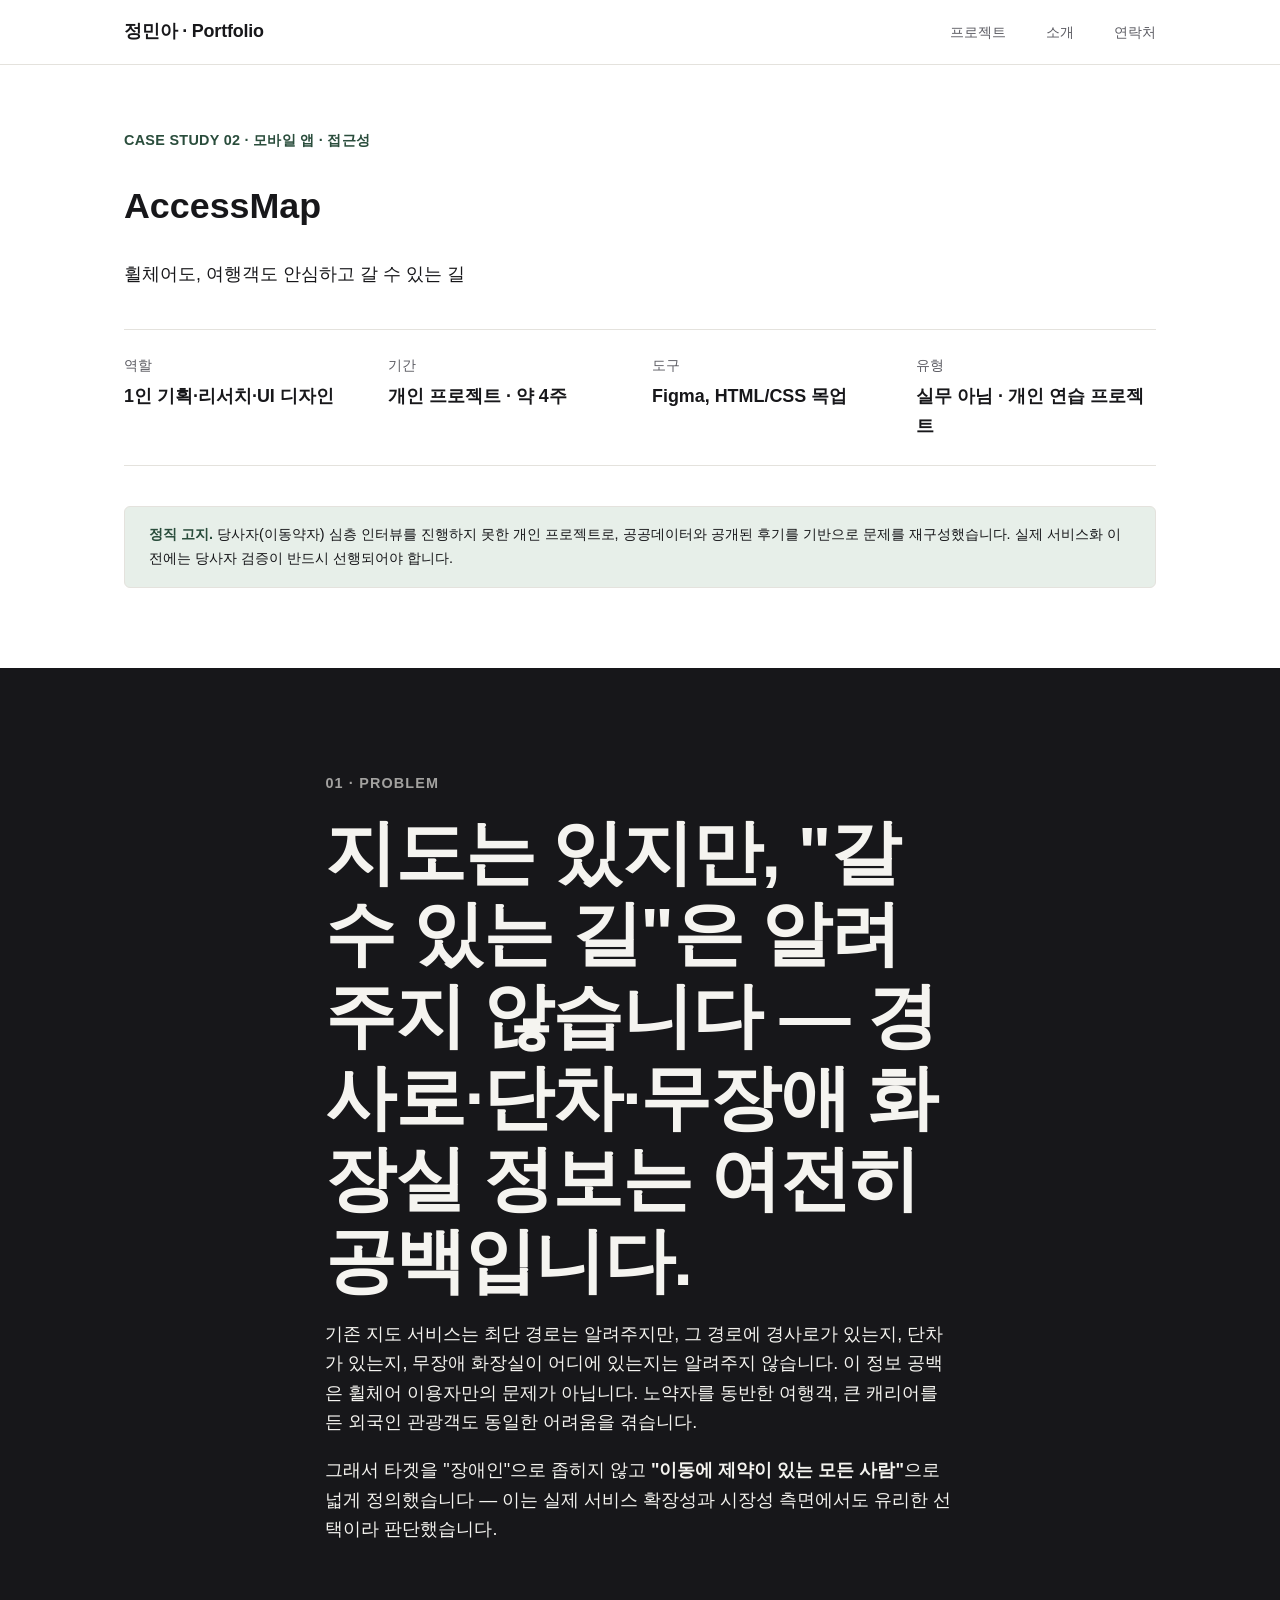
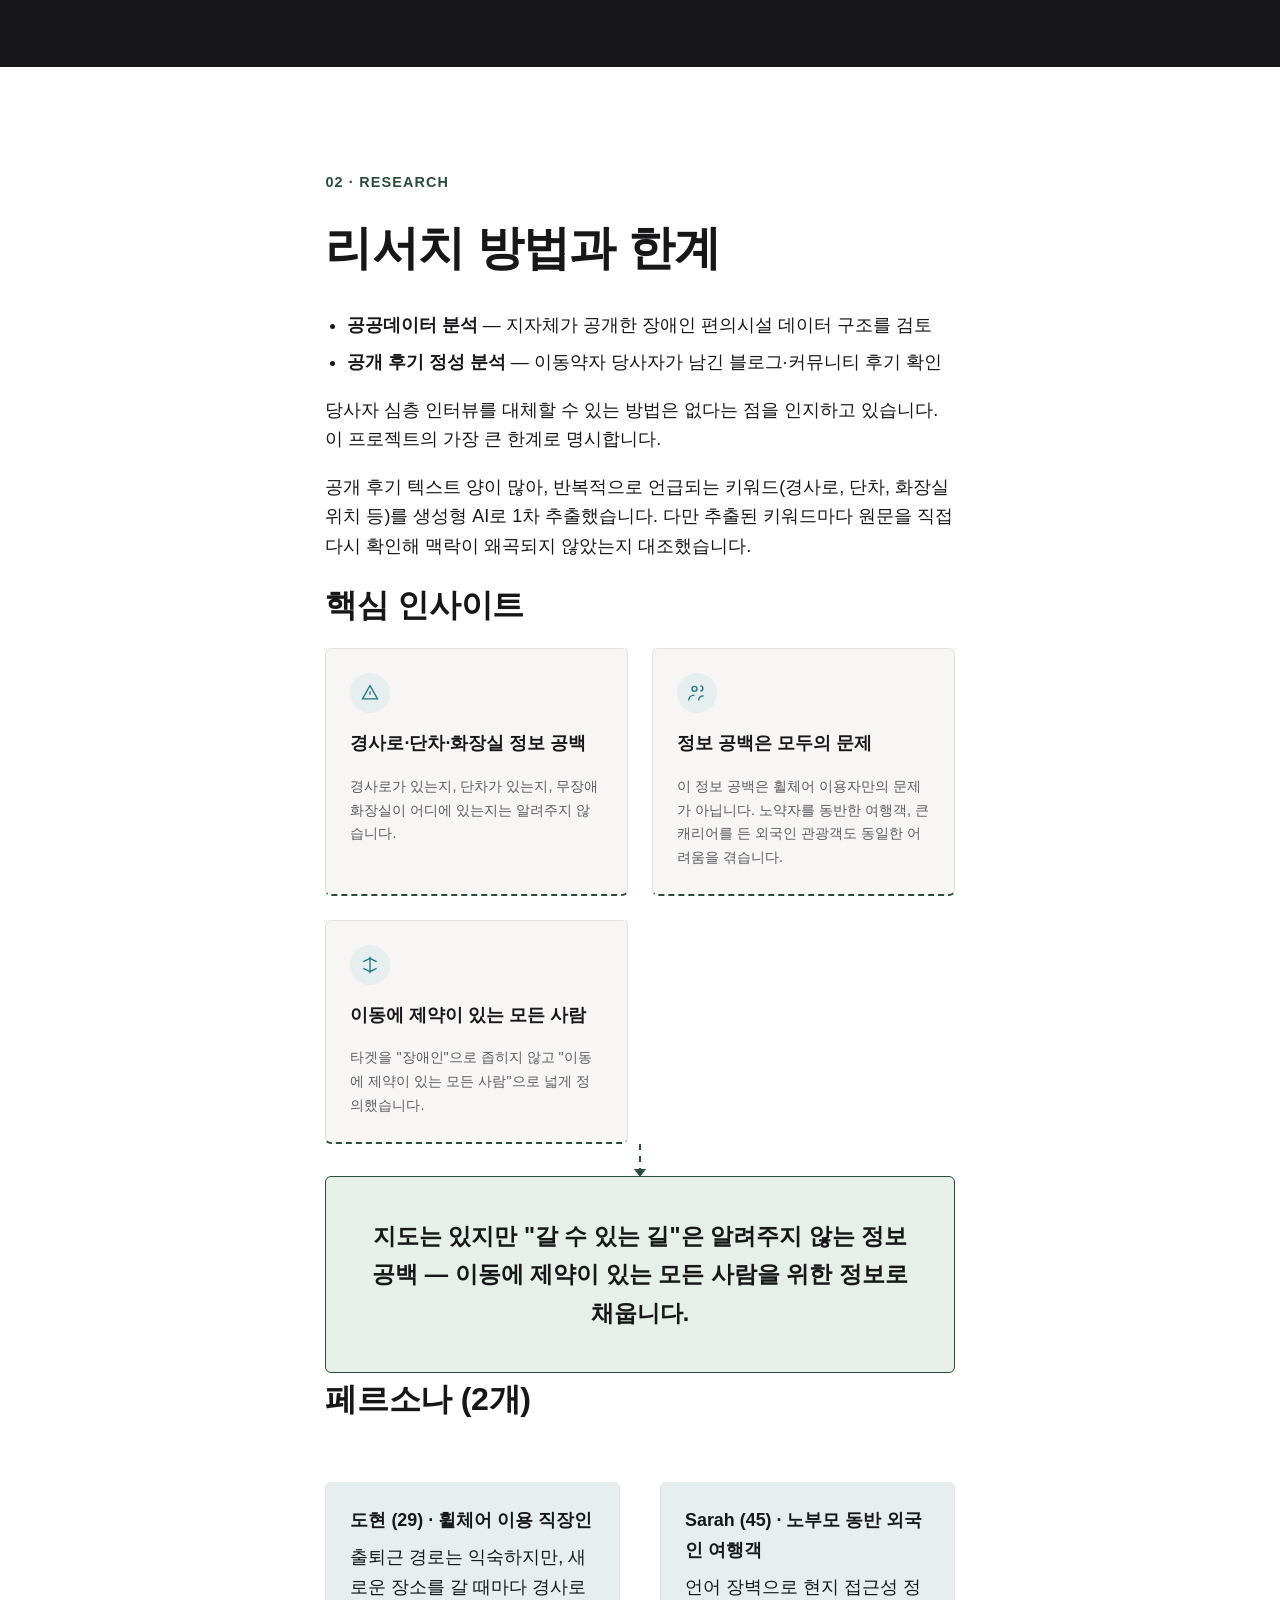
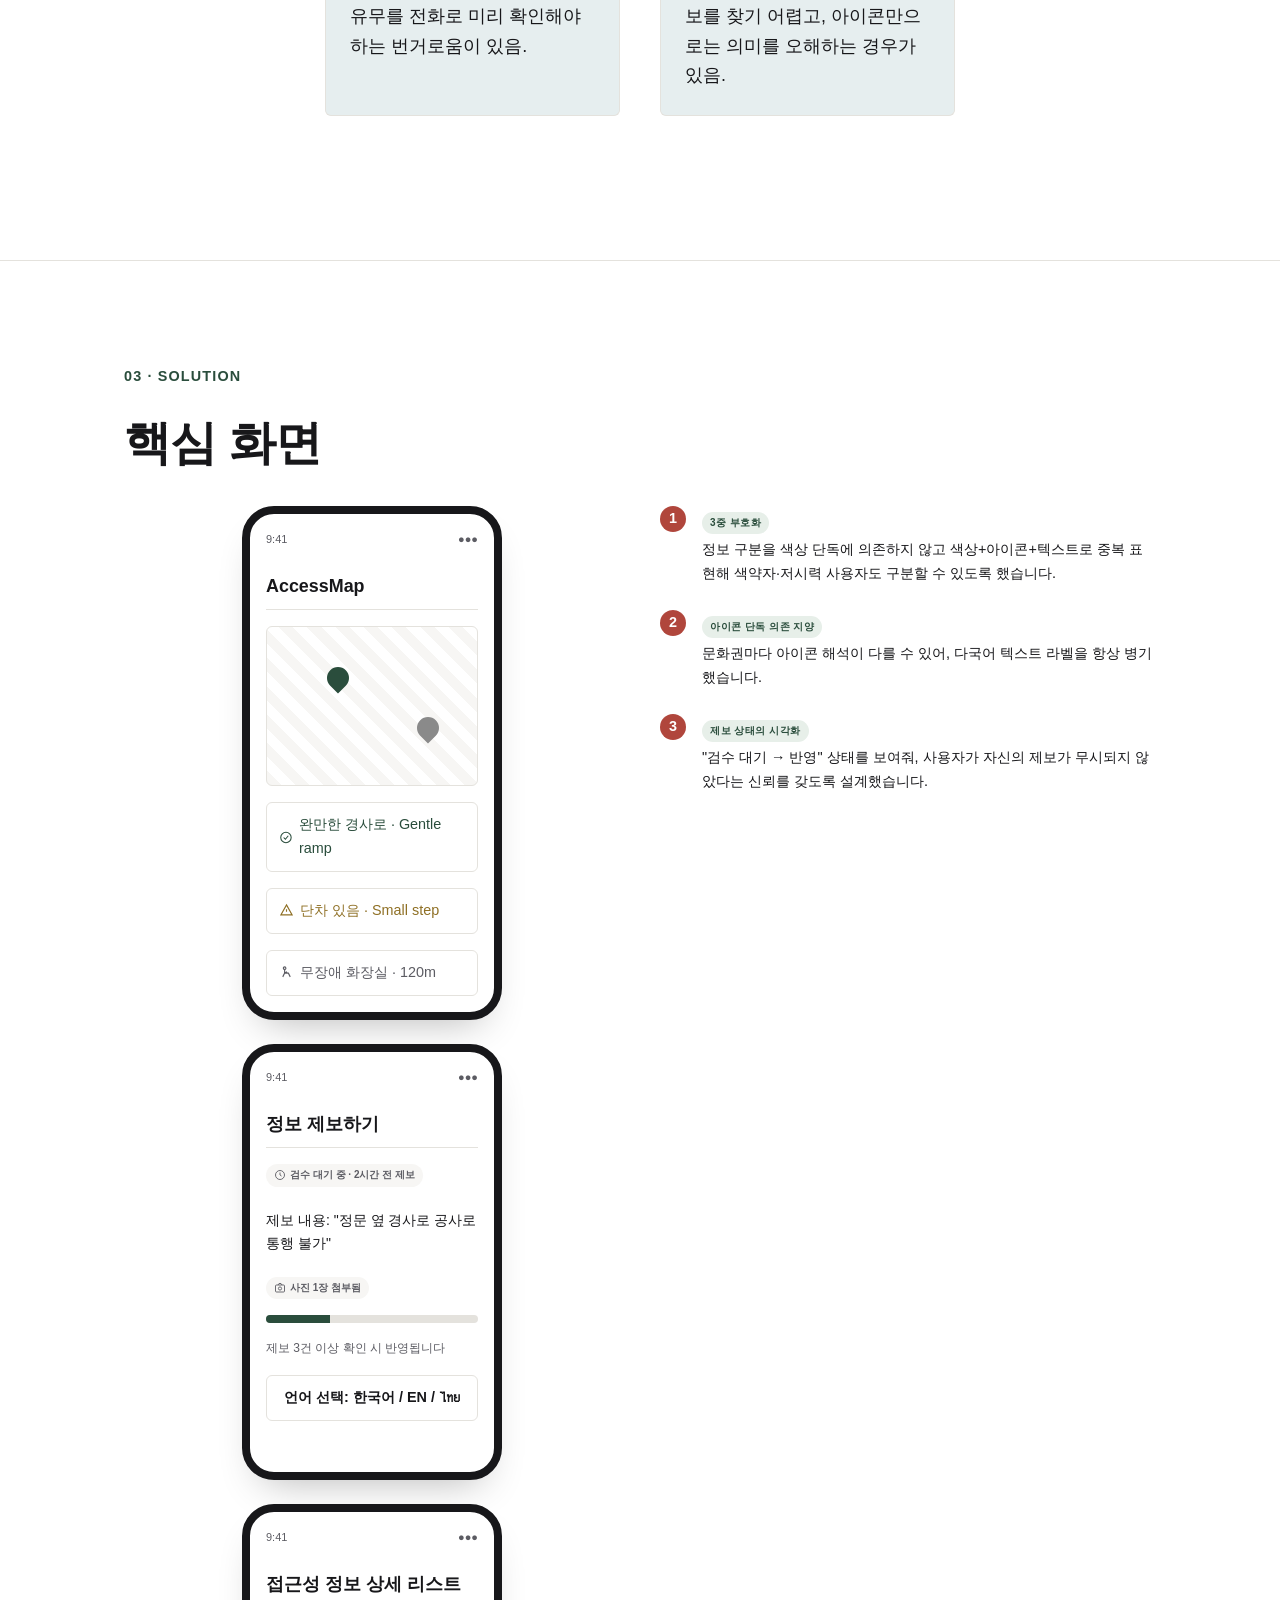
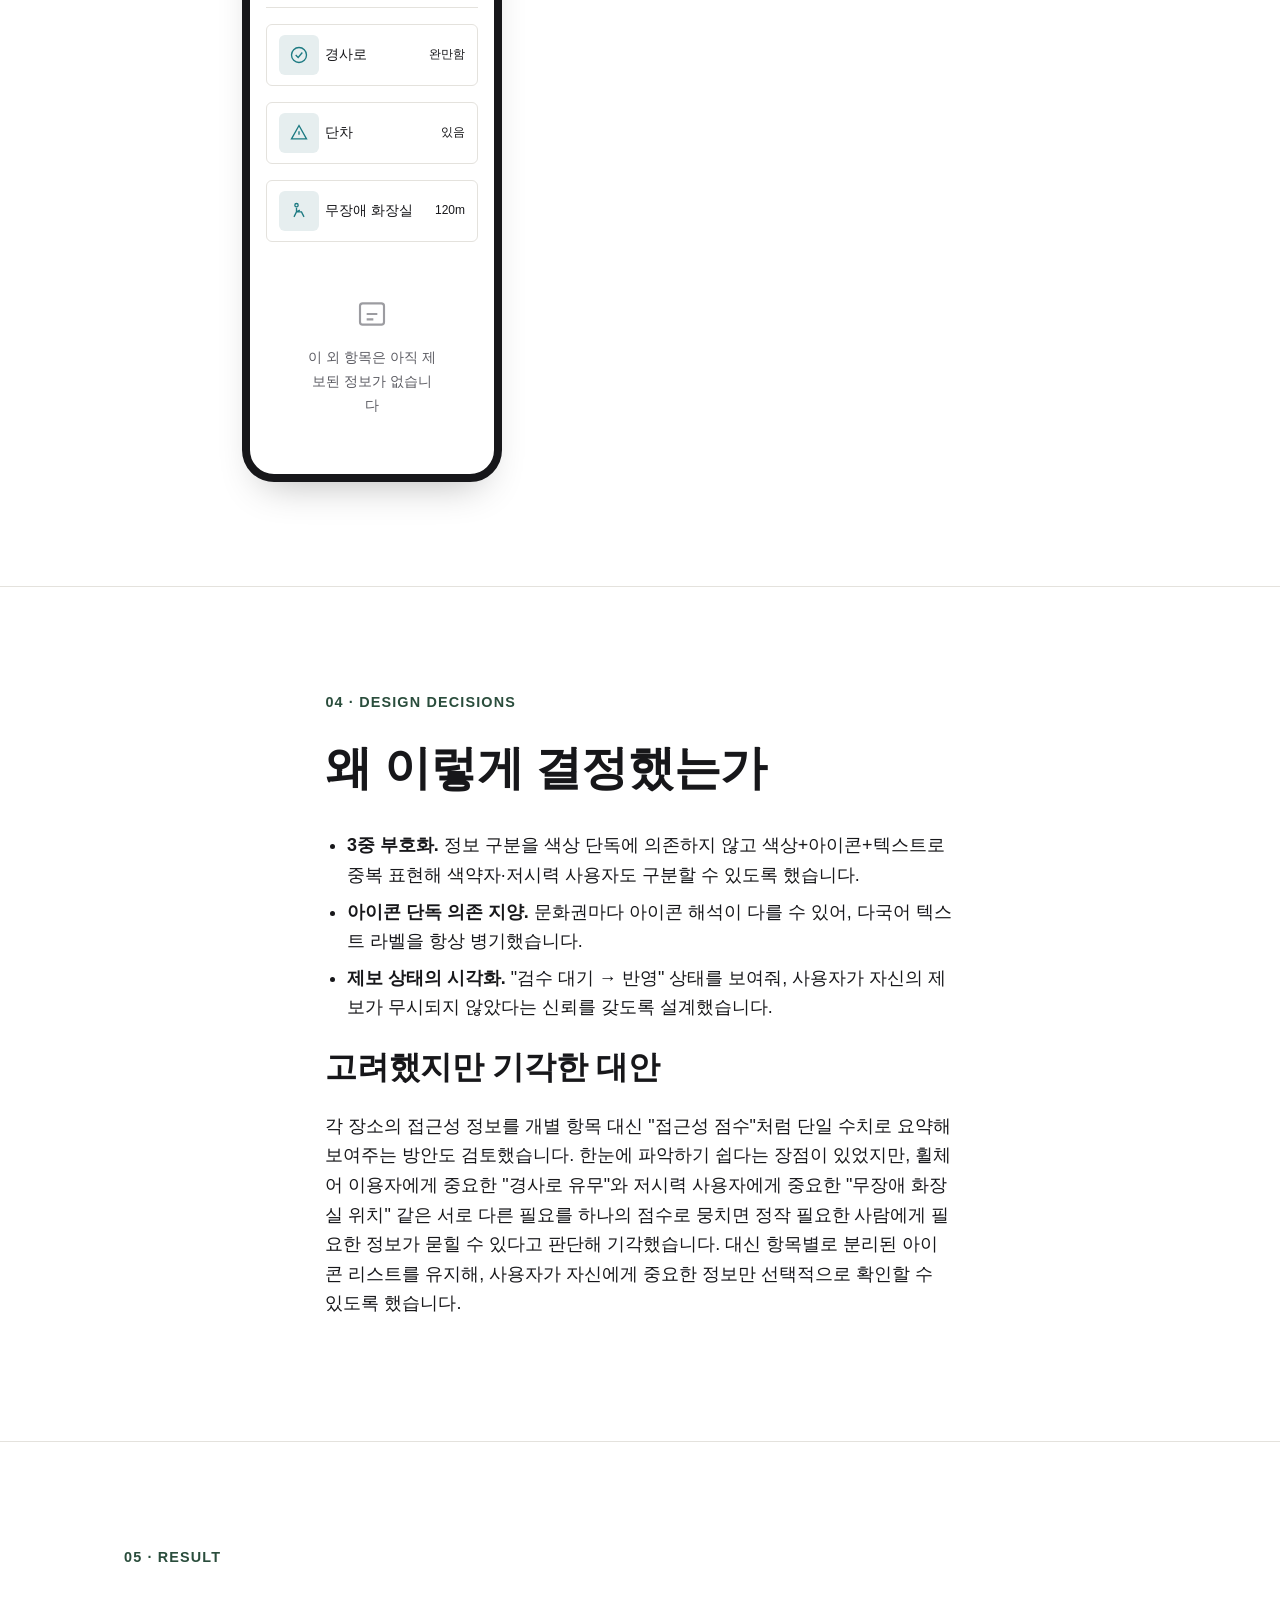
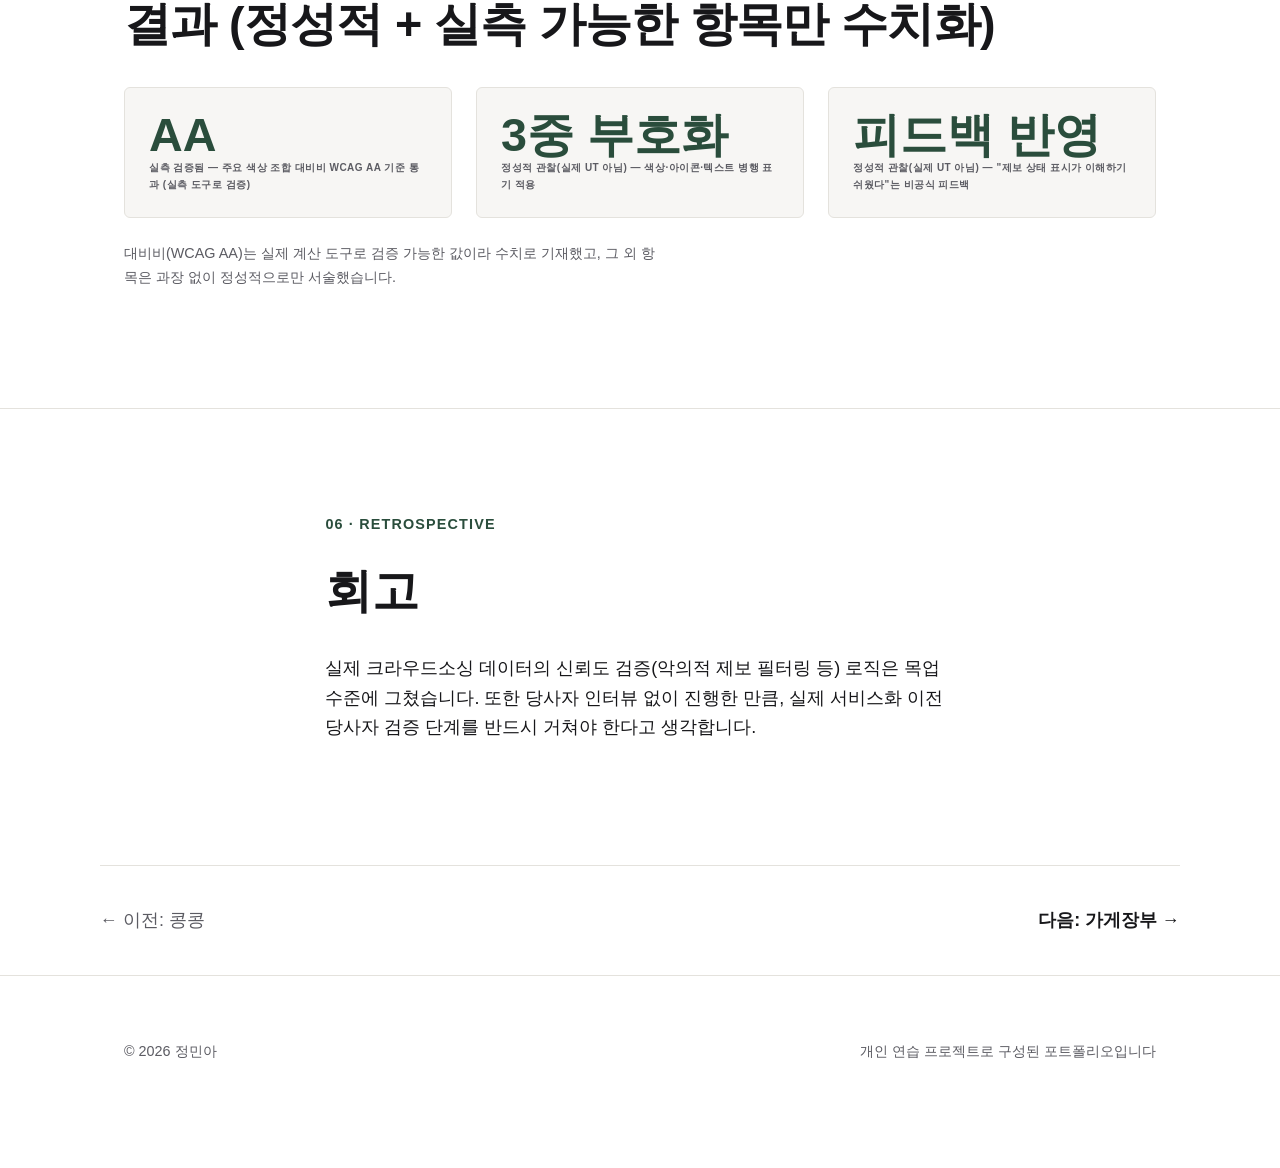
==== commit 70176bef: "round 7: UI kit component library + content density upgrade" ====
--- a/case-accessmap.html
+++ b/case-accessmap.html
@@ -92,6 +92,40 @@
       맥락이 왜곡되지 않았는지 대조했습니다.
     </p>
 
+    <h3>핵심 인사이트</h3>
+    <div class="insight-convergence">
+      <div class="insight-cards">
+        <div class="insight-card">
+          <span class="icon-badge icon-badge--accessmap">
+            <svg aria-hidden="true" viewBox="0 0 24 24" fill="none" stroke="currentColor" stroke-width="1.6"><path d="M12 3l9 16H3z"/><path d="M12 10v4M12 17h.01"/></svg>
+          </span>
+          <h4>경사로·단차·화장실 정보 공백</h4>
+          <p>경사로가 있는지, 단차가 있는지, 무장애 화장실이 어디에 있는지는 알려주지 않습니다.</p>
+        </div>
+        <div class="insight-card">
+          <span class="icon-badge icon-badge--accessmap">
+            <svg aria-hidden="true" viewBox="0 0 24 24" fill="none" stroke="currentColor" stroke-width="1.6"><circle cx="9" cy="7" r="3"/><path d="M2 21c0-3.9 3.1-6.5 7-6.5"/><path d="M16 3.5a3 3 0 1 1 0 6"/><path d="M14 21c0-3 2-5.5 6-5.5"/></svg>
+          </span>
+          <h4>정보 공백은 모두의 문제</h4>
+          <p>이 정보 공백은 휠체어 이용자만의 문제가 아닙니다. 노약자를 동반한 여행객, 큰
+            캐리어를 든 외국인 관광객도 동일한 어려움을 겪습니다.</p>
+        </div>
+        <div class="insight-card">
+          <span class="icon-badge icon-badge--accessmap">
+            <svg aria-hidden="true" viewBox="0 0 24 24" fill="none" stroke="currentColor" stroke-width="1.6"><path d="M12 2v20M4 8l8-4 8 4M4 16l8 4 8-4" stroke-linejoin="round"/></svg>
+          </span>
+          <h4>이동에 제약이 있는 모든 사람</h4>
+          <p>타겟을 "장애인"으로 좁히지 않고 "이동에 제약이 있는 모든 사람"으로 넓게
+            정의했습니다.</p>
+        </div>
+      </div>
+      <div class="insight-connector" aria-hidden="true"></div>
+      <div class="insight-synthesis">
+        <p>지도는 있지만 "갈 수 있는 길"은 알려주지 않는 정보 공백 — 이동에 제약이 있는
+          모든 사람을 위한 정보로 채웁니다.</p>
+      </div>
+    </div>
+
     <h3>페르소나 (2개)</h3>
     <div class="two-col">
       <div class="figure section-flush" style="--section-flush-bg: var(--color-accent-accessmap-soft);">
@@ -164,6 +198,44 @@
           <div class="mock-btn-secondary">언어 선택: 한국어 / EN / ไทย</div>
         </div>
       </div>
+
+      <div class="phone-frame">
+        <div class="screen">
+          <div class="status-bar"><span>9:41</span><span>●●●</span></div>
+          <div class="app-bar">접근성 정보 상세 리스트</div>
+          <div class="mock-list-item">
+            <span class="mock-icon-label">
+              <span class="icon-badge icon-badge--accessmap icon-badge--square">
+                <svg aria-hidden="true" viewBox="0 0 24 24" fill="none" stroke="currentColor" stroke-width="1.6"><circle cx="12" cy="12" r="9"/><path d="M8 12l3 3 5-6"/></svg>
+              </span>
+              경사로
+            </span>
+            <span style="font-size:12px;">완만함</span>
+          </div>
+          <div class="mock-list-item">
+            <span class="mock-icon-label">
+              <span class="icon-badge icon-badge--accessmap icon-badge--square">
+                <svg aria-hidden="true" viewBox="0 0 24 24" fill="none" stroke="currentColor" stroke-width="1.6"><path d="M12 3l9 16H3z"/><path d="M12 10v4M12 17h.01"/></svg>
+              </span>
+              단차
+            </span>
+            <span style="font-size:12px;">있음</span>
+          </div>
+          <div class="mock-list-item">
+            <span class="mock-icon-label">
+              <span class="icon-badge icon-badge--accessmap icon-badge--square">
+                <svg aria-hidden="true" viewBox="0 0 24 24" fill="none" stroke="currentColor" stroke-width="1.6"><circle cx="9" cy="5" r="2"/><path d="M9 8v5l-3 6M9 13h6l3 6M9 13l4-2"/></svg>
+              </span>
+              무장애 화장실
+            </span>
+            <span style="font-size:12px;">120m</span>
+          </div>
+          <div class="mock-empty-state">
+            <svg aria-hidden="true" viewBox="0 0 24 24" fill="none" stroke="currentColor" stroke-width="1.6"><rect x="3" y="4" width="18" height="16" rx="2"/><path d="M8 12h8M8 16h5"/></svg>
+            <p>이 외 항목은 아직 제보된 정보가 없습니다</p>
+          </div>
+        </div>
+      </div>
     </div>
 
     <div>
--- a/assets/style.css
+++ b/assets/style.css
@@ -16,6 +16,79 @@
    라벨 텍스트를 명시할 것 — 숫자만 크게 보이면 정량지표로 오독될 위험이 있다
    (이 포트폴리오는 개인 연습 프로젝트라 실측 정량 지표가 없음 — 가짜 지표
    오해 방지가 최우선).
+
+   2026-07 라운드7 추가 (UI키트 밀도 업그레이드, 오너 승인 — 콘텐츠는 이
+   티켓 범위 아님, worker-2가 실제 값 주입): 아이콘 뱃지·인사이트 컨버전스
+   레이아웃·순수 CSS 차트 2종·목업 프리미티브 4종 추가. 신규 색상 토큰은
+   만들지 않고 기존 AA검증 토큰(accent/kongkong/accessmap/storeledger)만
+   재사용한다. 아래는 worker-2가 케이스 페이지에 적용할 때 참고할 클래스명·
+   필수속성·예시 마크업이다.
+
+   ── .icon-badge (아이콘 뱃지) ──────────────────────────────
+   용도: 아이콘을 컬러틴트 원형/둥근사각 배경 안에 담는다.
+   변형: 기본(accent) / --kongkong / --accessmap / --storeledger (4색,
+         전부 기존 case-accent 토큰 재사용) / --square(둥근사각 모디파이어)
+   예시:
+     <span class="icon-badge icon-badge--kongkong">
+       <svg aria-hidden="true" viewBox="0 0 24 24" fill="none" stroke="currentColor">...</svg>
+     </span>
+   ★장식용 아이콘이므로 내부 <svg>에는 반드시 aria-hidden="true"를 넣을 것
+   (아이콘 자체가 정보를 전달하지 않고 옆의 텍스트가 의미를 전달하는 경우).
+
+   ── .insight-convergence (인사이트 컨버전스) ────────────────
+   용도: 개별 페인포인트 카드 3~4개가 하단의 종합 인사이트 박스로 수렴하는
+   레이아웃. 모바일에서는 자동으로 세로 스택.
+   예시:
+     <div class="insight-convergence">
+       <div class="insight-cards">
+         <div class="insight-card">
+           <span class="icon-badge">...</span>
+           <h4>제목</h4><p>설명</p>
+         </div>
+         <!-- 2~3개 더 -->
+       </div>
+       <div class="insight-connector" aria-hidden="true"></div>
+       <div class="insight-synthesis"><p>종합 인사이트 문장</p></div>
+     </div>
+   .insight-connector는 순수 장식(점선+화살표, CSS로만 그림 — 생성 텍스트
+   없음)이므로 aria-hidden="true" 필수.
+
+   ── .chart-donut / .chart-bar (근거기반 차트, 순수 CSS/SVG — 이미지 없음) ──
+   ★★★안전장치(qual-label/estimate-label과 동일 철학): 두 차트 모두 실제
+   수치를 CSS 커스텀 프로퍼티(--chart-value)로 주입하지 않으면 도넛은
+   0%(완전히 빈 링), 막대는 0폭(완전히 빈 트랙)으로 렌더링되어 시각적으로
+   "미완성" 상태가 되도록 설계했다 — 값 누락을 눈에 띄게 만드는 안전장치.
+   단, CSS는 --chart-value(시각)와 .pct/.value 안의 리터럴 텍스트(실제
+   숫자값)가 서로 일치하는지 자동 검증할 수 없다 — 이 둘을 반드시 같은 값으로
+   worker-2가 직접 채워야 한다(예: 62%라면 style="--chart-value:62"와
+   <span class="pct">62%</span>가 둘 다 62여야 함). 숫자 자체의 출처는
+   4-A 절대지침(출처 동반)에 따라 별도로 확보할 것 — 이 컴포넌트는 표현만
+   담당한다.
+   도넛 예시:
+     <div class="chart-donut">
+       <div class="ring" style="--chart-value: 62"><span class="pct">62%</span></div>
+       <ul class="legend">
+         <li class="legend-item"><span class="legend-swatch"></span>항목A(62%)</li>
+       </ul>
+     </div>
+   막대 예시:
+     <div class="chart-bar-group">
+       <div class="chart-bar">
+         <span class="label">항목명</span>
+         <span class="track"><span class="fill" style="--chart-value: 62%"></span></span>
+         <span class="value">62%</span>
+       </div>
+     </div>
+
+   ── 신규 목업 프리미티브 4종 ─────────────────────────────────
+   .mock-toggle(토글, .is-on으로 켜짐 표현) / .mock-chip(제거가능 칩,
+   .remove는 장식 아이콘 아닌 실제 UI를 흉내낸 정적 목업이므로 별도 접근성
+   라벨 불필요 — 실제 동작하는 버튼이 아님, 스크린샷 대역임) /
+   .mock-empty-state(아이콘+안내문구, 내부 svg는 aria-hidden 필수) /
+   .mock-btn-tertiary(텍스트 버튼).
+   ★모든 mock-* 프리미티브는 실제 인터랙션이 없는 정적 화면 목업(스크린샷
+   대역)이다 — 이를 감싸는 .phone-frame/.browser-frame 등 상위 컨테이너에
+   aria-hidden="true"를 적용하는 기존 컨벤션을 그대로 따를 것.
    ========================================================= */
 
 :root {
@@ -520,6 +593,121 @@
 }
 
 /* =========================================================
+   라운드7: UI키트 밀도 업그레이드 컴포넌트 (2026-07, worker-2 재사용 대상)
+   ========================================================= */
+
+/* ---------- 아이콘 뱃지 ---------- */
+.icon-badge {
+  display: inline-flex;
+  align-items: center;
+  justify-content: center;
+  width: 40px;
+  height: 40px;
+  flex-shrink: 0;
+  border-radius: 50%;
+  background: var(--color-accent-soft);
+  color: var(--color-accent);
+}
+.icon-badge svg { width: 20px; height: 20px; stroke: currentColor; }
+.icon-badge--square { border-radius: var(--radius); }
+.icon-badge--kongkong { background: var(--color-accent-kongkong-soft); color: var(--color-accent-kongkong); }
+.icon-badge--accessmap { background: var(--color-accent-accessmap-soft); color: var(--color-accent-accessmap); }
+.icon-badge--storeledger { background: var(--color-accent-storeledger-soft); color: var(--color-accent-storeledger); }
+
+/* ---------- 인사이트 컨버전스 ---------- */
+.insight-cards {
+  display: grid;
+  grid-template-columns: 1fr;
+  gap: var(--space-3);
+}
+@media (min-width: 640px) {
+  .insight-cards { grid-template-columns: repeat(auto-fit, minmax(200px, 1fr)); }
+}
+.insight-card {
+  display: flex;
+  flex-direction: column;
+  gap: var(--space-2);
+  padding: var(--space-3);
+  border: 1px solid var(--color-border);
+  border-bottom: 2px dashed var(--color-accent);
+  border-radius: var(--radius);
+  background: var(--color-bg-subtle);
+}
+.insight-card h4 { margin: 0; font-size: var(--step-0); }
+.insight-card p { margin: 0; font-size: var(--step--1); color: var(--color-text-muted); }
+
+.insight-connector {
+  width: 2px;
+  height: 32px;
+  margin: 0 auto;
+  position: relative;
+  background: repeating-linear-gradient(to bottom, var(--color-accent) 0 6px, transparent 6px 12px);
+}
+.insight-connector::after {
+  content: "";
+  position: absolute;
+  bottom: -1px;
+  left: 50%;
+  transform: translateX(-50%);
+  border-left: 6px solid transparent;
+  border-right: 6px solid transparent;
+  border-top: 8px solid var(--color-accent);
+}
+
+.insight-synthesis {
+  background: var(--color-accent-soft);
+  border: 1px solid var(--color-accent);
+  border-radius: var(--radius);
+  padding: var(--space-4);
+  text-align: center;
+}
+.insight-synthesis p { margin: 0; font-size: var(--step-1); font-weight: 700; color: var(--color-text); }
+
+/* ---------- 근거기반 차트 (순수 CSS/SVG — 이미지 파일 없음) ---------- */
+.chart-donut { display: inline-flex; align-items: center; gap: var(--space-3); }
+.chart-donut .ring {
+  width: 120px;
+  height: 120px;
+  border-radius: 50%;
+  position: relative;
+  display: flex;
+  align-items: center;
+  justify-content: center;
+  /* --chart-value 미지정 시 0%로 렌더링되어 완전히 빈 링(--color-border만 보임) — 의도된 안전장치 */
+  background: conic-gradient(var(--color-accent) calc(var(--chart-value, 0) * 1%), var(--color-border) 0);
+}
+.chart-donut .ring::before {
+  content: "";
+  position: absolute;
+  inset: 14px;
+  border-radius: 50%;
+  background: var(--color-bg);
+}
+.chart-donut .ring .pct {
+  position: relative;
+  z-index: 1;
+  font-family: var(--font-mono);
+  font-size: var(--step-1);
+  font-weight: 800;
+}
+.chart-donut .legend { display: flex; flex-direction: column; gap: 6px; font-size: var(--step--1); margin: 0; padding: 0; list-style: none; }
+.chart-donut .legend-item { display: flex; align-items: center; gap: 6px; }
+.chart-donut .legend-swatch { width: 10px; height: 10px; border-radius: 2px; background: var(--color-accent); flex-shrink: 0; }
+
+.chart-bar-group { display: flex; flex-direction: column; gap: var(--space-2); }
+.chart-bar {
+  display: grid;
+  grid-template-columns: minmax(80px, auto) 1fr auto;
+  align-items: center;
+  gap: var(--space-2);
+}
+.chart-bar .label { font-size: var(--step--1); color: var(--color-text-muted); }
+.chart-bar .track { height: 10px; border-radius: 999px; background: var(--color-border); overflow: hidden; }
+/* --chart-value 미지정 시 0%(폭 0)로 렌더링되어 트랙만 남는다 — 의도된 안전장치 */
+.chart-bar .fill { height: 100%; width: var(--chart-value, 0%); border-radius: 999px; background: var(--color-accent); }
+.chart-bar .value { font-size: var(--step--1); font-weight: 700; font-family: var(--font-mono); text-align: right; }
+
+/* =========================================================
    코드 목업 컴포넌트 (Figma 없이 HTML/CSS로 그리는 화면 목업)
    ========================================================= */
 .mockup-row { display: flex; gap: var(--space-3); flex-wrap: wrap; justify-content: center; }
@@ -605,3 +793,78 @@
 .mock-table { width: 100%; border-collapse: collapse; font-size: var(--step--1); }
 .mock-table th, .mock-table td { text-align: left; padding: 8px 10px; border-bottom: 1px solid var(--color-border); }
 .mock-table th { color: var(--color-text-muted); font-weight: 600; }
+
+/* ---------- 라운드7 신규 목업 프리미티브 4종 ---------- */
+.mock-toggle {
+  --toggle-w: 40px;
+  --toggle-h: 22px;
+  display: inline-flex;
+  align-items: center;
+  width: var(--toggle-w);
+  height: var(--toggle-h);
+  border-radius: 999px;
+  background: var(--color-border);
+  padding: 2px;
+}
+.mock-toggle .knob {
+  width: calc(var(--toggle-h) - 4px);
+  height: calc(var(--toggle-h) - 4px);
+  border-radius: 50%;
+  background: #fff;
+  box-shadow: 0 1px 2px rgba(0,0,0,.25);
+  transition: transform .15s ease;
+}
+.mock-toggle.is-on { background: var(--color-accent); }
+.mock-toggle.is-on .knob { transform: translateX(calc(var(--toggle-w) - var(--toggle-h))); }
+
+.mock-chip {
+  display: inline-flex;
+  align-items: center;
+  gap: 6px;
+  padding: 4px 6px 4px 12px;
+  border-radius: 999px;
+  background: var(--color-bg-subtle);
+  border: 1px solid var(--color-border);
+  font-size: var(--step--1);
+  color: var(--color-text);
+}
+.mock-chip .remove {
+  display: inline-flex;
+  align-items: center;
+  justify-content: center;
+  width: 16px;
+  height: 16px;
+  border-radius: 50%;
+  background: var(--color-border);
+  color: var(--color-text-muted);
+  font-size: 10px;
+  line-height: 1;
+}
+
+.mock-empty-state {
+  display: flex;
+  flex-direction: column;
+  align-items: center;
+  justify-content: center;
+  gap: var(--space-2);
+  padding: var(--space-4);
+  text-align: center;
+  color: var(--color-text-muted);
+}
+.mock-empty-state svg { width: 32px; height: 32px; stroke: currentColor; opacity: .6; }
+.mock-empty-state p { margin: 0; font-size: var(--step--1); }
+
+.mock-btn-tertiary {
+  display: inline-flex;
+  align-items: center;
+  justify-content: center;
+  gap: 6px;
+  background: transparent;
+  color: var(--color-accent);
+  border: none;
+  padding: 8px 4px;
+  font-size: var(--step--1);
+  font-weight: 600;
+  text-decoration: underline;
+  text-underline-offset: 3px;
+}
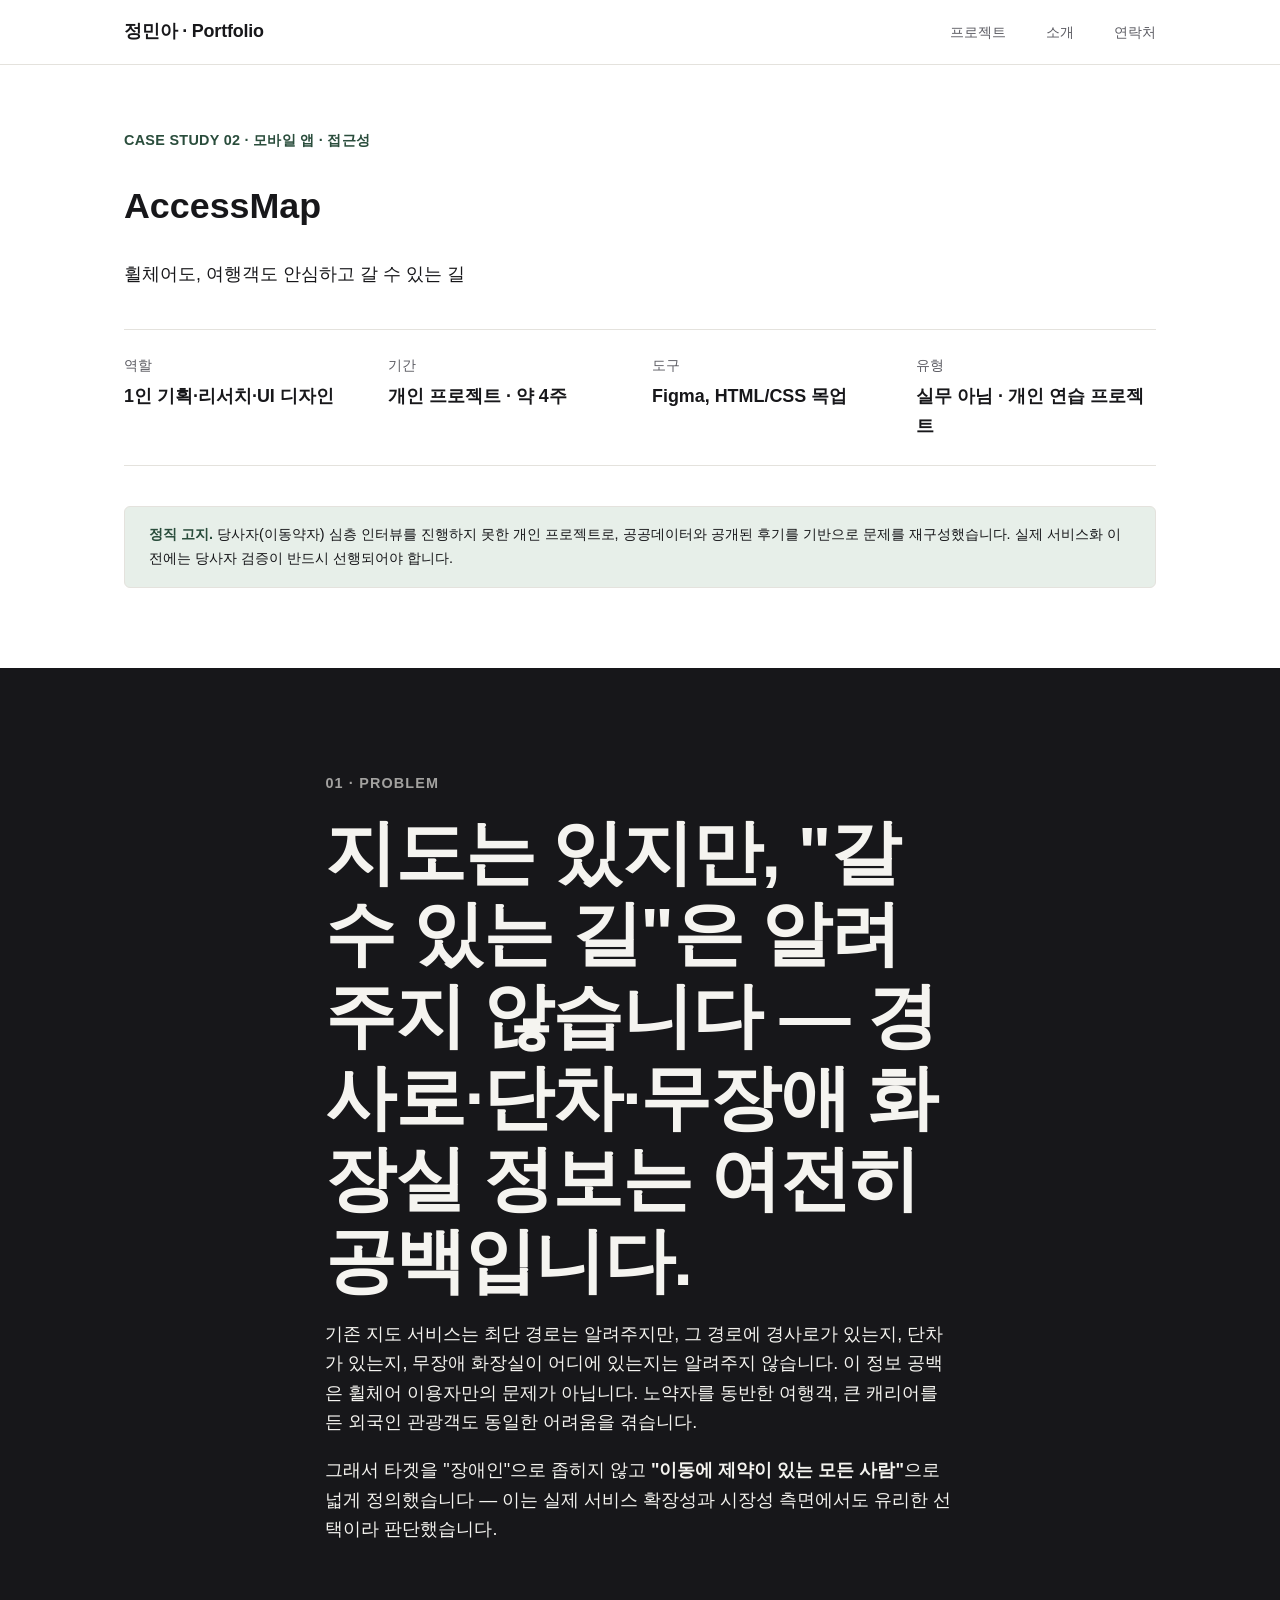
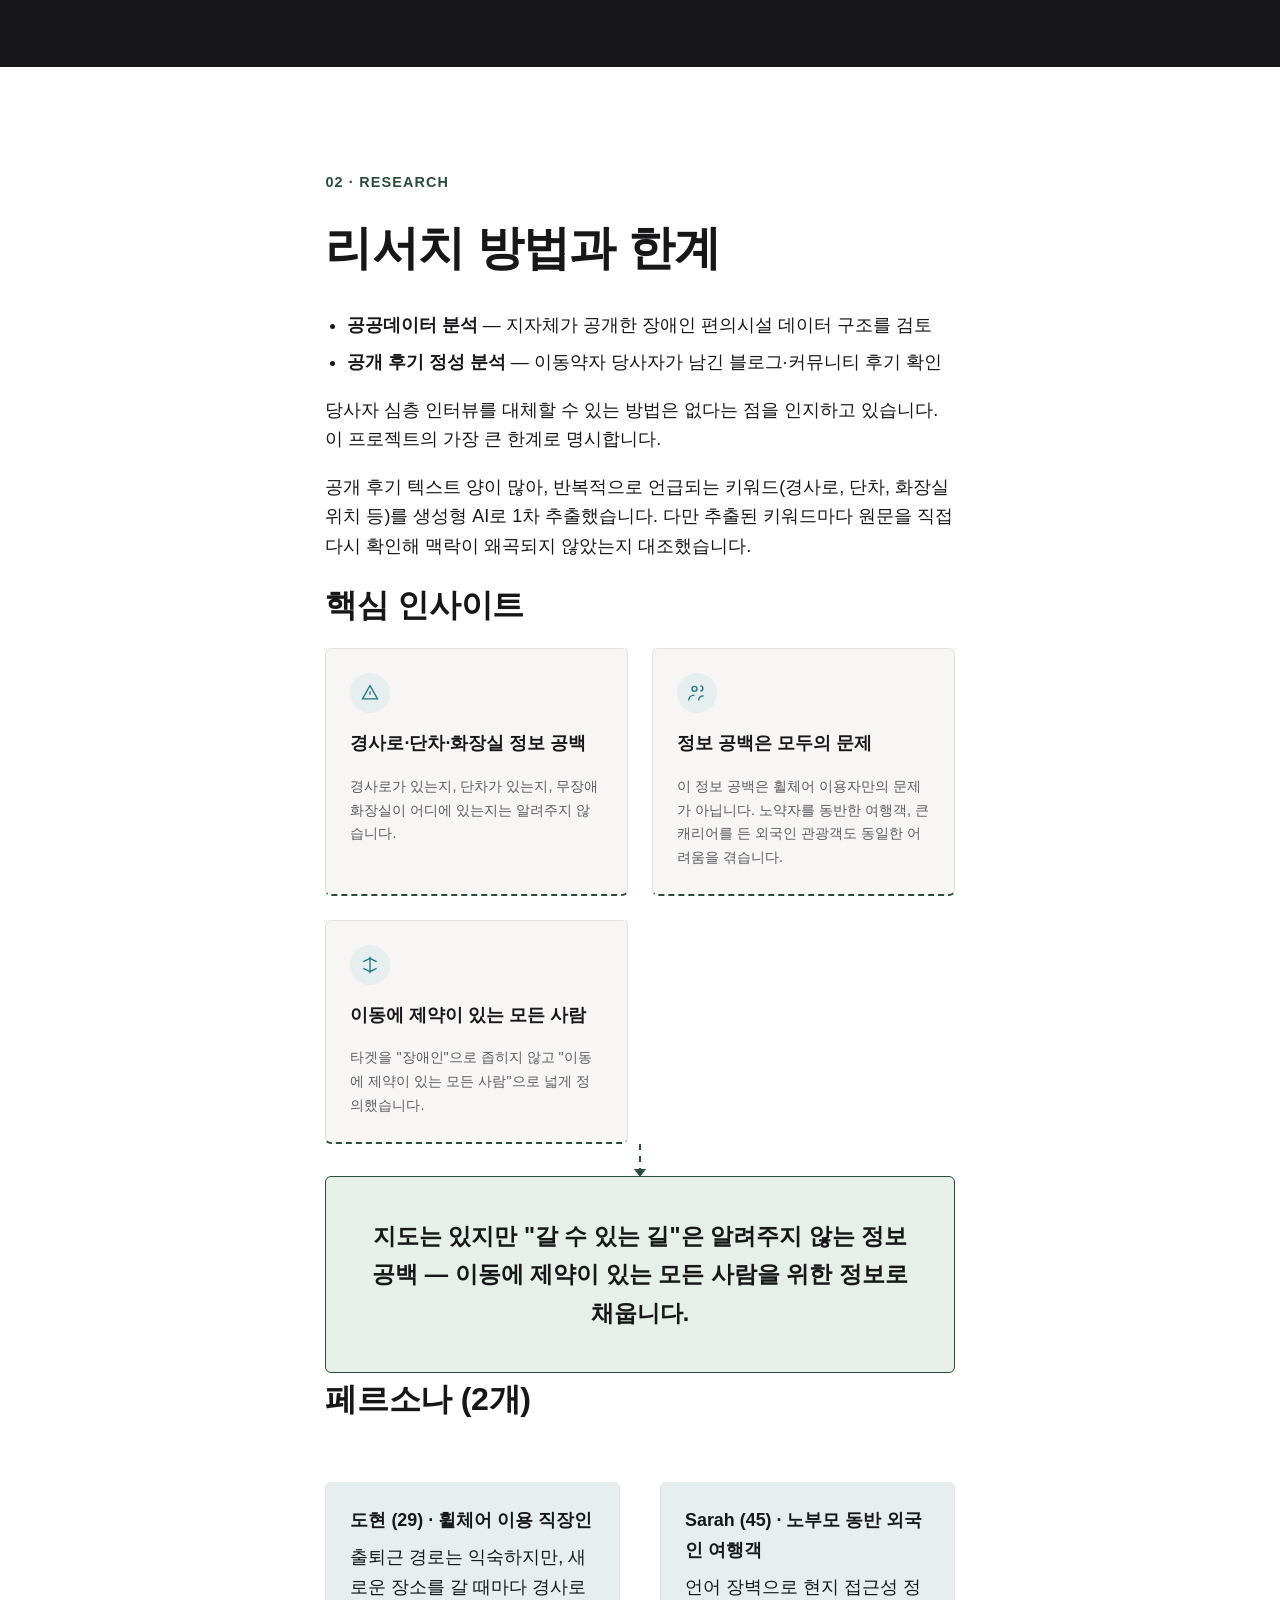
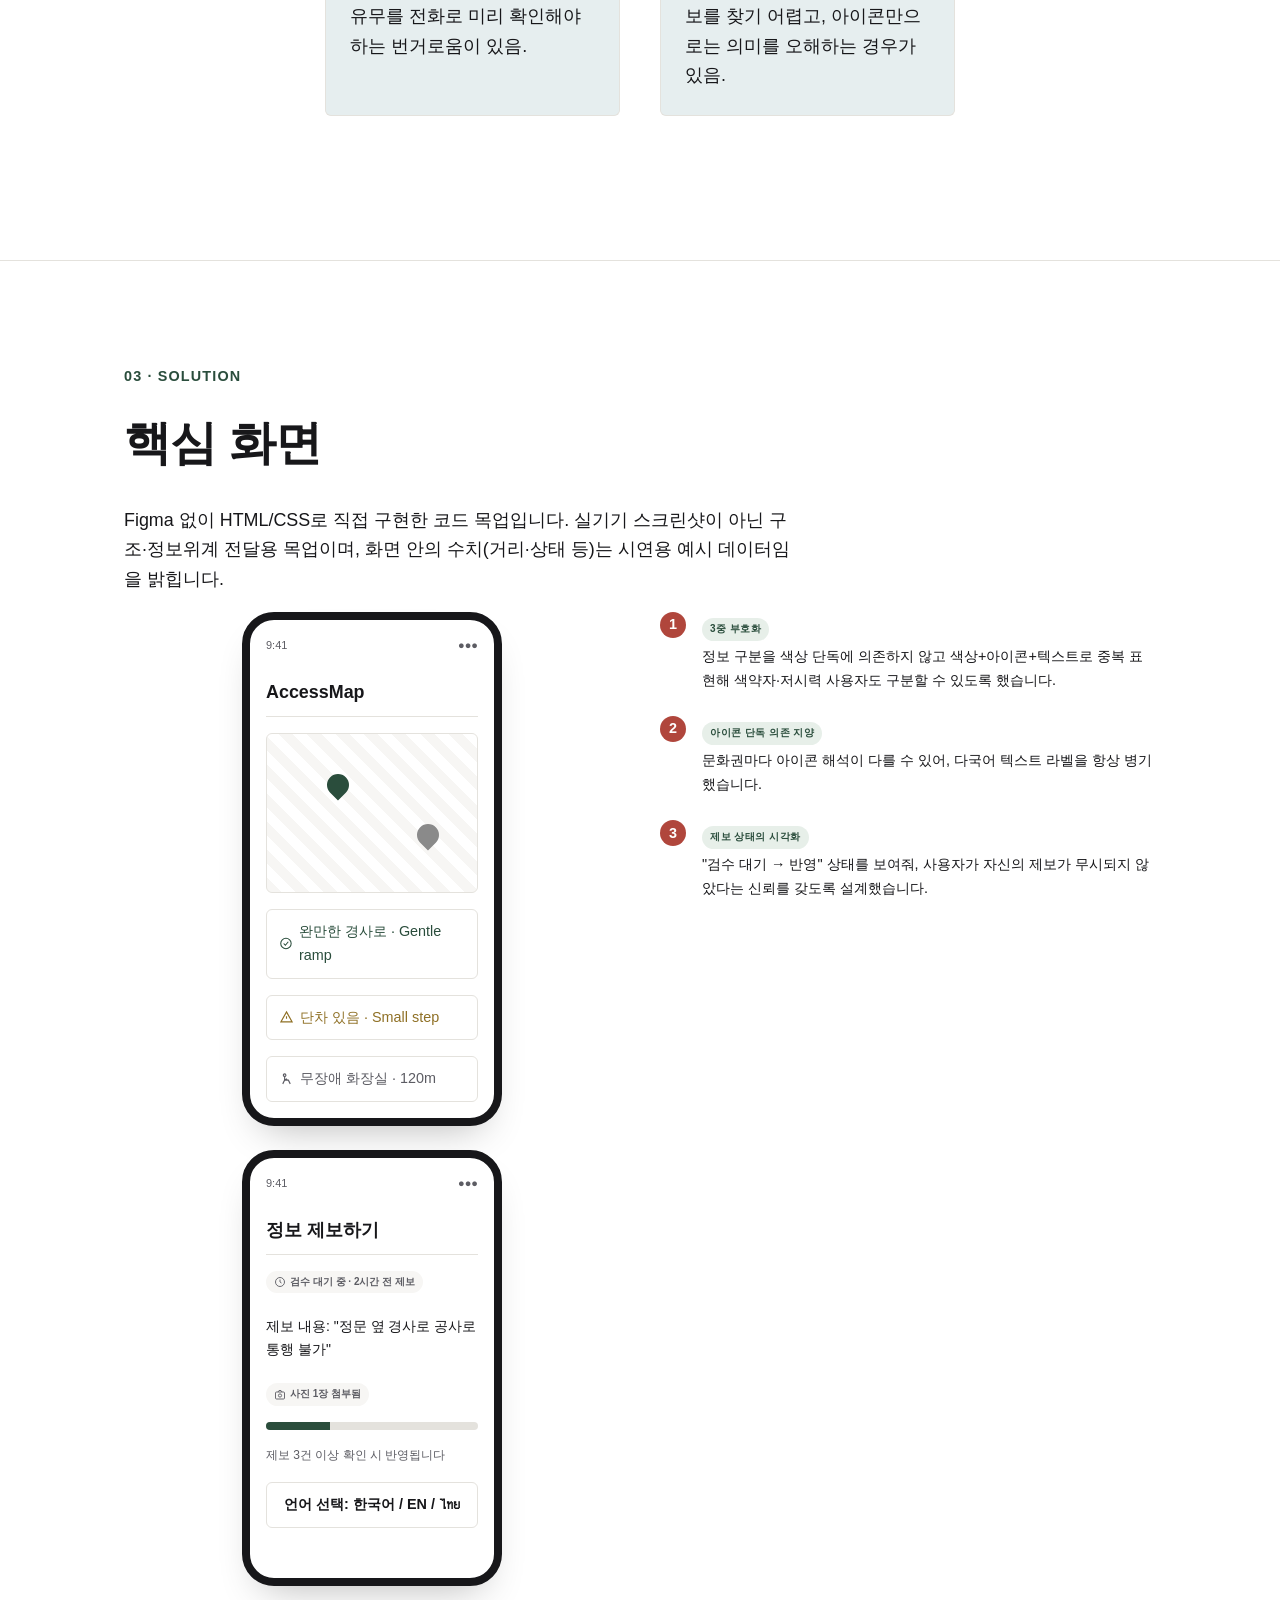
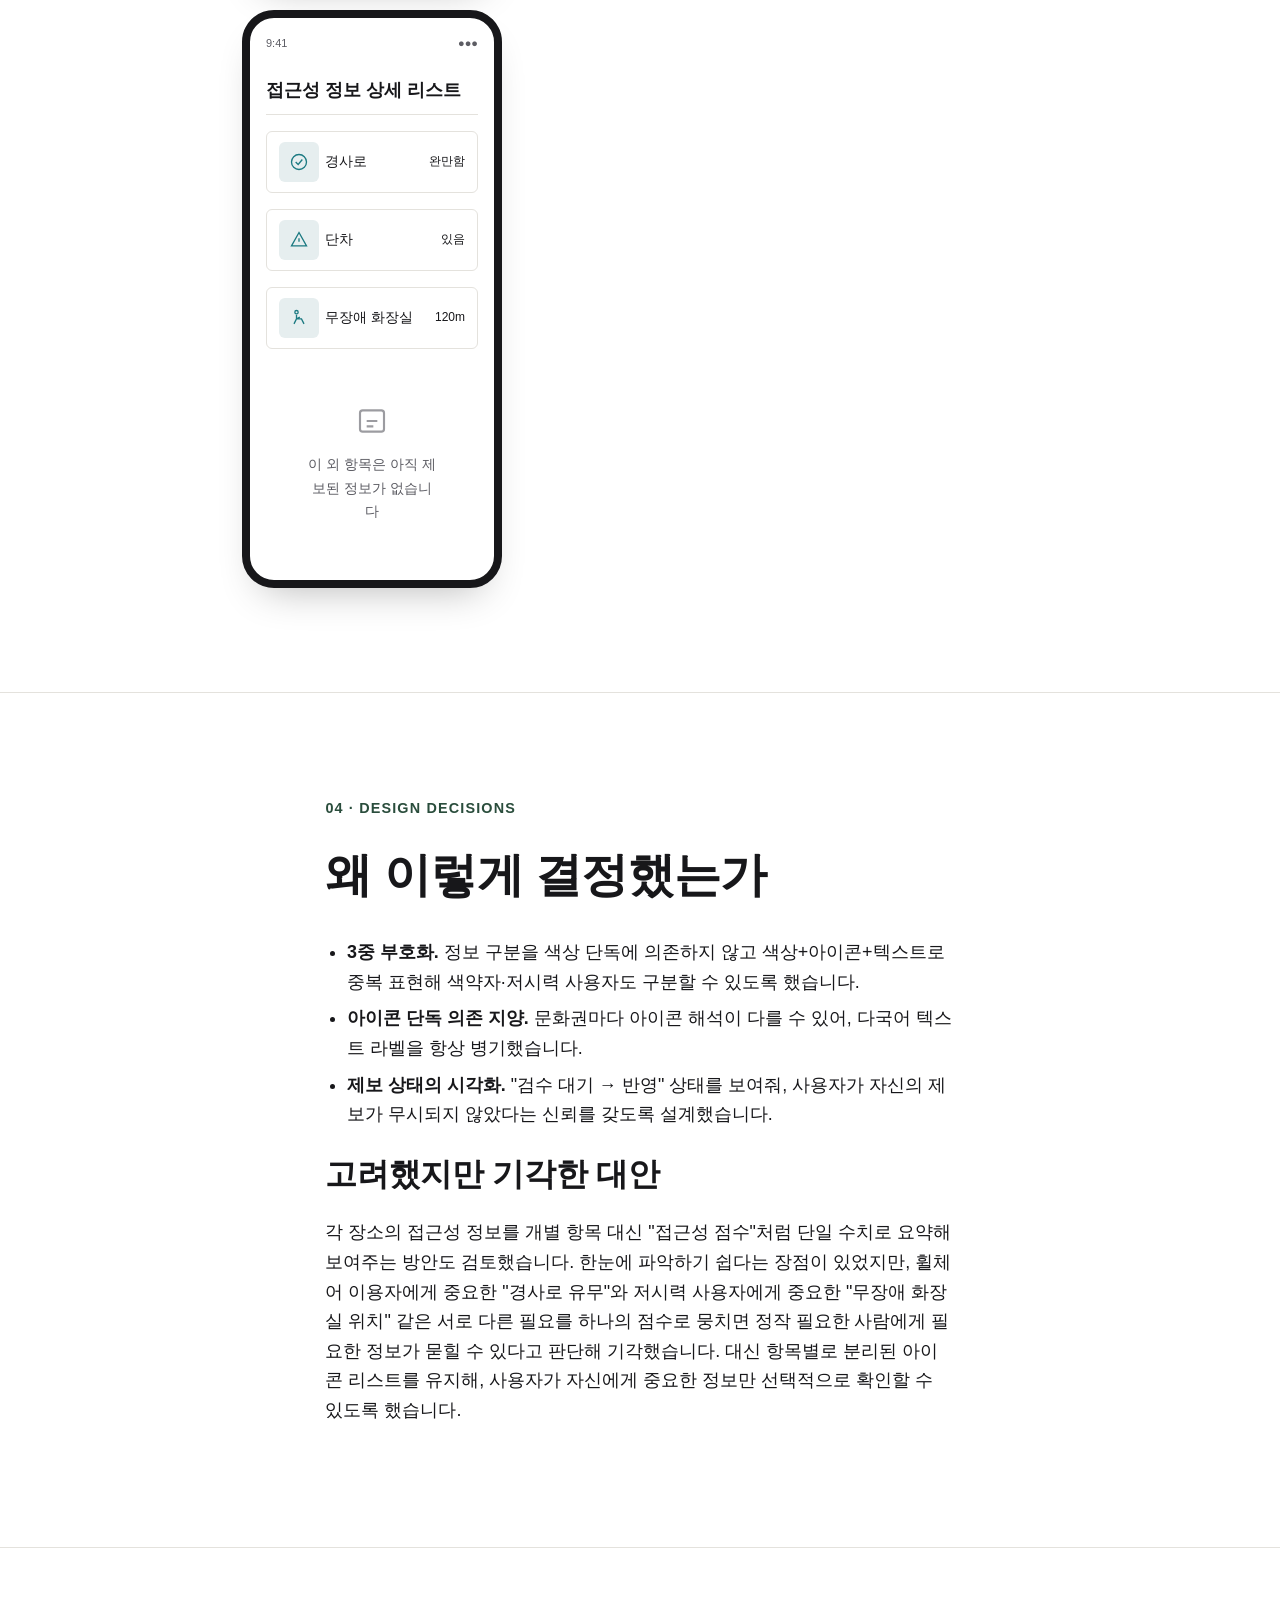
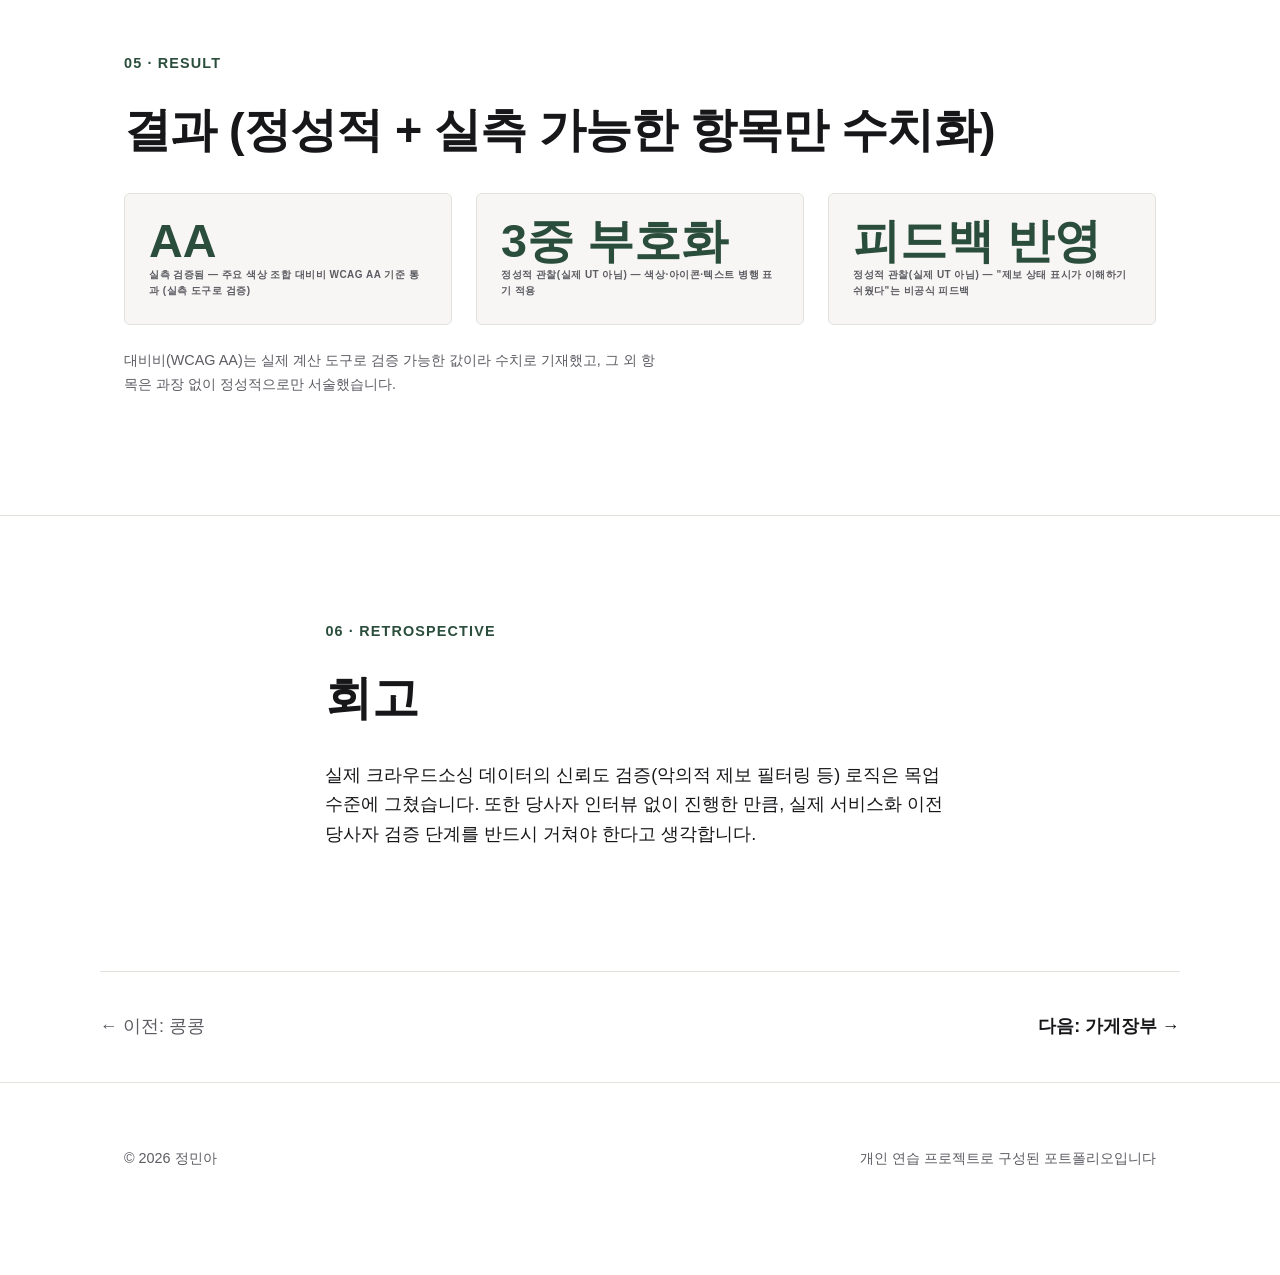
==== commit 5b38bca6: "add mockup-data disclosure to all 3 case studies" ====
--- a/case-accessmap.html
+++ b/case-accessmap.html
@@ -149,6 +149,9 @@
   <div class="container">
     <div class="section-label">03 · SOLUTION</div>
     <h2>핵심 화면</h2>
+    <p class="prose">Figma 없이 HTML/CSS로 직접 구현한 코드 목업입니다. 실기기 스크린샷이 아닌
+      구조·정보위계 전달용 목업이며, 화면 안의 수치(거리·상태 등)는 시연용 예시 데이터임을
+      밝힙니다.</p>
     <div class="annotated-mockup">
     <div class="mockup-row">
       <div class="phone-frame">
--- a/assets/style.css
+++ b/assets/style.css
@@ -87,8 +87,16 @@
    .mock-empty-state(아이콘+안내문구, 내부 svg는 aria-hidden 필수) /
    .mock-btn-tertiary(텍스트 버튼).
    ★모든 mock-* 프리미티브는 실제 인터랙션이 없는 정적 화면 목업(스크린샷
-   대역)이다 — 이를 감싸는 .phone-frame/.browser-frame 등 상위 컨테이너에
-   aria-hidden="true"를 적용하는 기존 컨벤션을 그대로 따를 것.
+   대역)이다. ★★2026-07 라운드7 검증 중 정정(이전 버전이 틀렸음): ".phone-frame/
+   .browser-frame에 aria-hidden을 붙이는 기존 컨벤션"은 실제로 존재하지 않는다
+   (4개 HTML 전수 grep 확인, worker-2가 발견). 실제 패턴은 이렇다 — ①케이스
+   스터디 SOLUTION 섹션의 .phone-frame/.browser-frame은 그 섹션의 주 정보
+   콘텐츠(토글 라벨·수치 등 실제로 읽어야 할 텍스트)이므로 aria-hidden 금지
+   ②index.html 히어로처럼 다른 곳에 이미 전체가 노출된 내용을 순수 장식/미리보기
+   용도로만 재사용하는 경우에만 그 바깥 래퍼(.hero-visual 등, .phone-frame
+   자체가 아님)에 aria-hidden="true"를 적용한다. 새 mock-* 화면을 만들 때 이
+   기준으로 판단할 것 — 무조건 aria-hidden을 붙이면 스크린리더 사용자가 그
+   섹션의 핵심 콘텐츠를 놓친다.
    ========================================================= */
 
 :root {
@@ -683,6 +691,9 @@
   border-radius: 50%;
   background: var(--color-bg);
 }
+/* .section-flush--dark 안에서는 도넛 중앙 구멍도 --color-bg(밝음) 대신 다크 배경을 써야
+   흰 원이 뜨는 부조화를 피할 수 있다 — worker-2가 case-store-ledger.html 적용 중 발견 */
+.section-flush--dark .chart-donut .ring::before { background: var(--color-statement-bg); }
 .chart-donut .ring .pct {
   position: relative;
   z-index: 1;
@@ -704,7 +715,9 @@
 .chart-bar .label { font-size: var(--step--1); color: var(--color-text-muted); }
 .chart-bar .track { height: 10px; border-radius: 999px; background: var(--color-border); overflow: hidden; }
 /* --chart-value 미지정 시 0%(폭 0)로 렌더링되어 트랙만 남는다 — 의도된 안전장치 */
-.chart-bar .fill { height: 100%; width: var(--chart-value, 0%); border-radius: 999px; background: var(--color-accent); }
+/* display:block 필수 — .fill은 <span>(인라인 요소)이라 이게 없으면 width/height가
+   브라우저에서 통째로 무시돼 항상 0×0으로 렌더링된다(라운드7 검증 중 master가 실측으로 발견) */
+.chart-bar .fill { display: block; height: 100%; width: var(--chart-value, 0%); border-radius: 999px; background: var(--color-accent); }
 .chart-bar .value { font-size: var(--step--1); font-weight: 700; font-family: var(--font-mono); text-align: right; }
 
 /* =========================================================
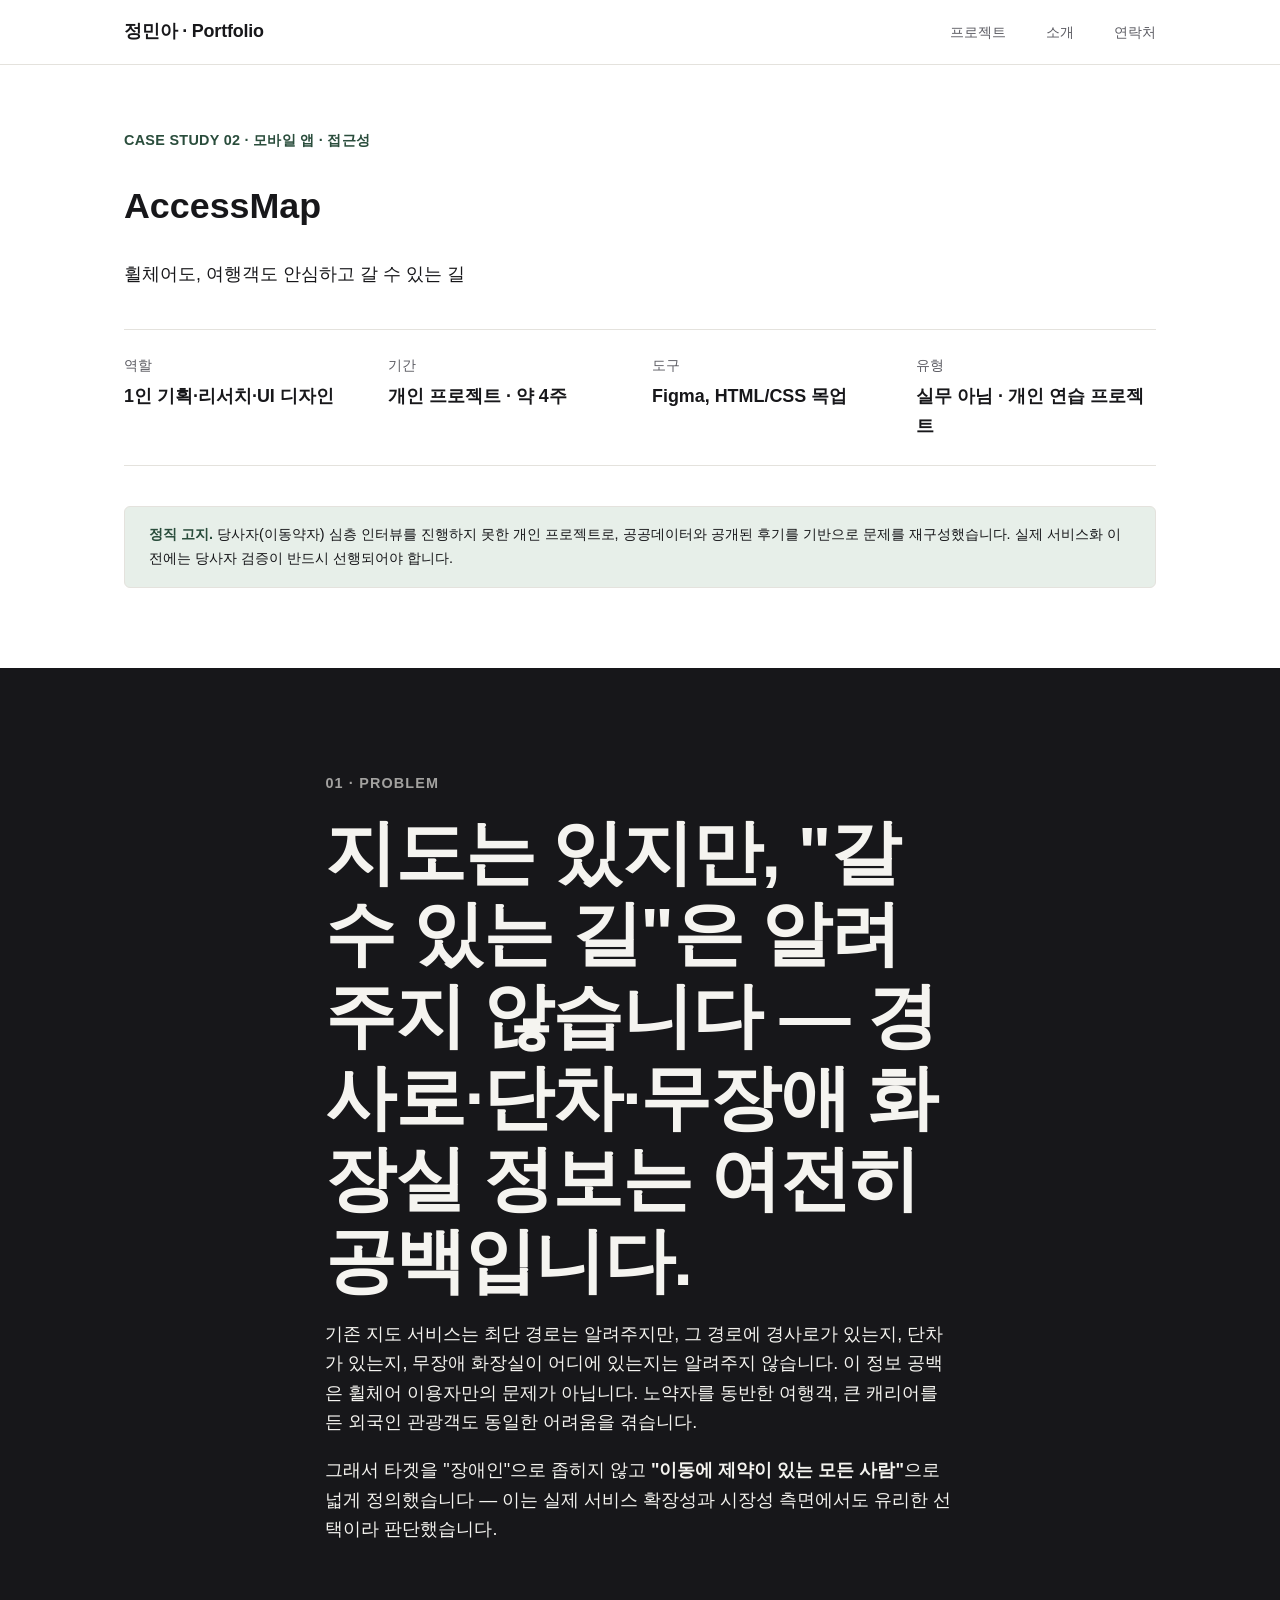
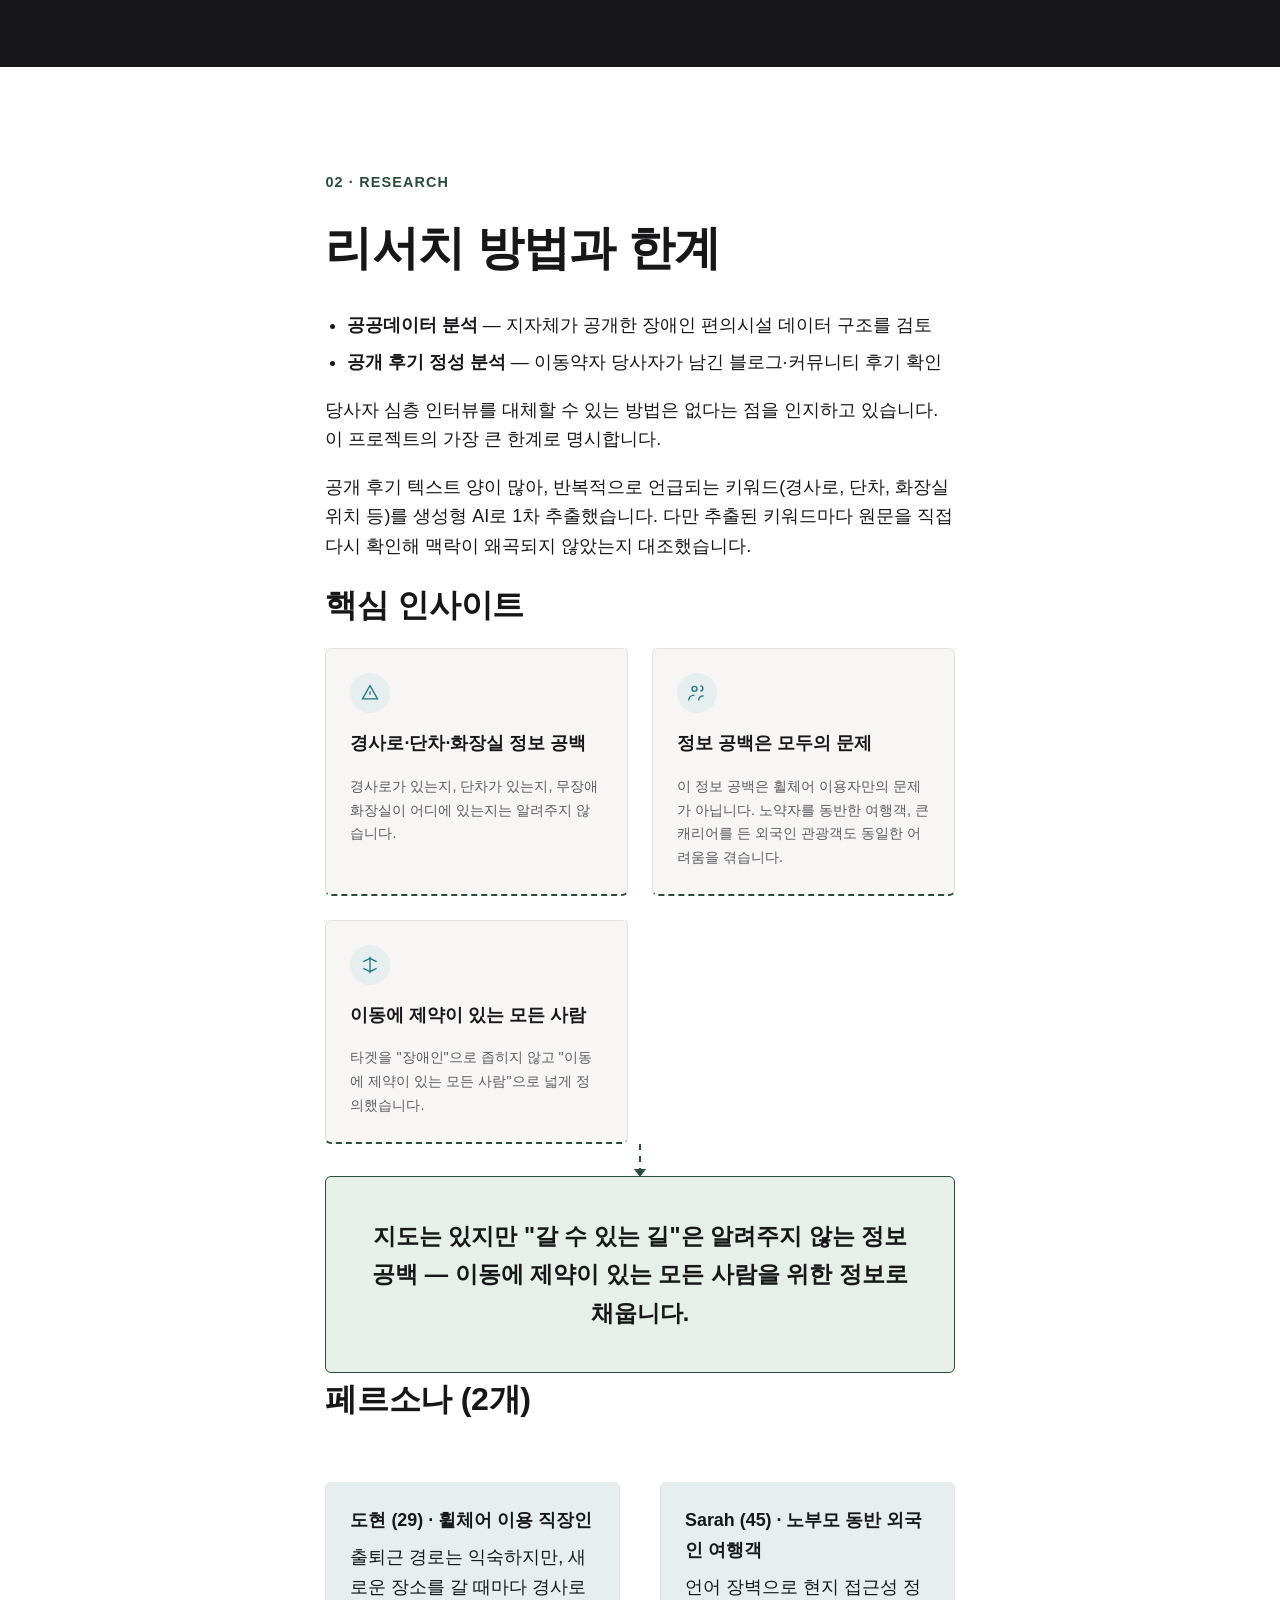
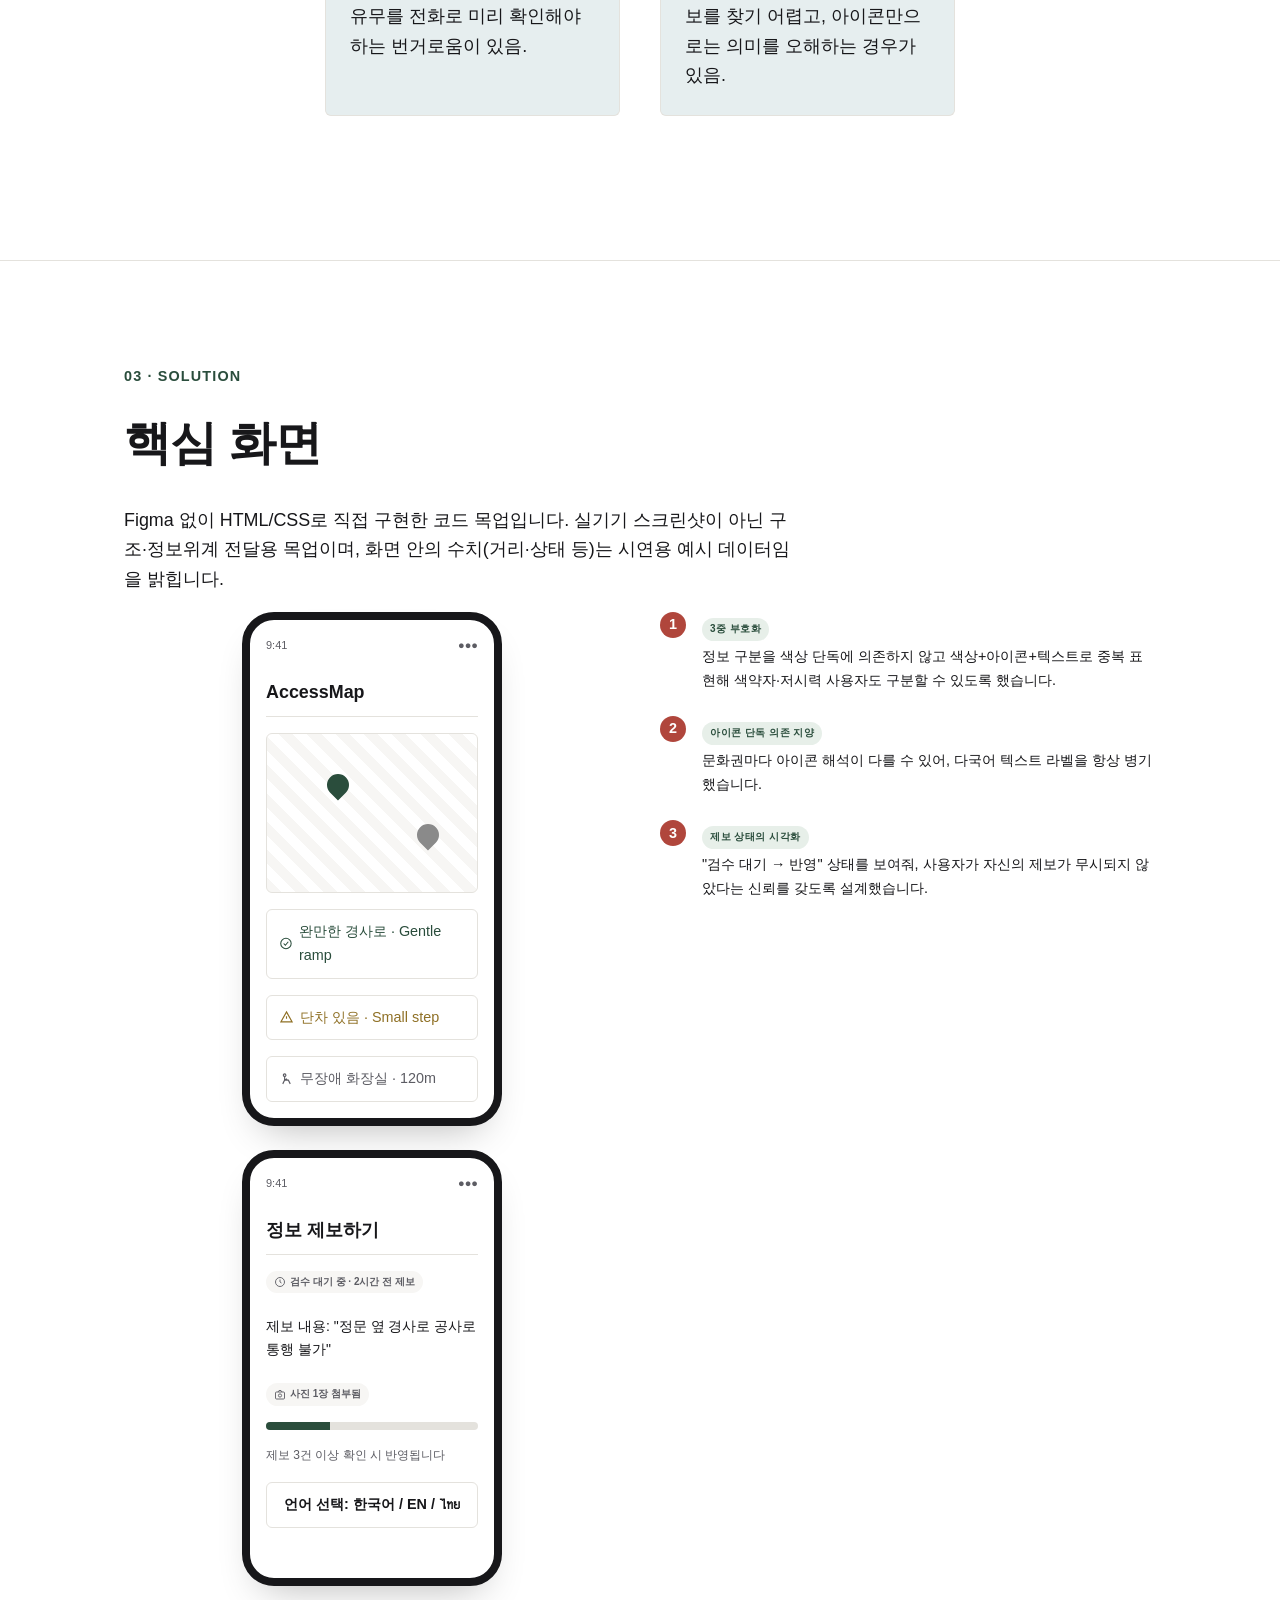
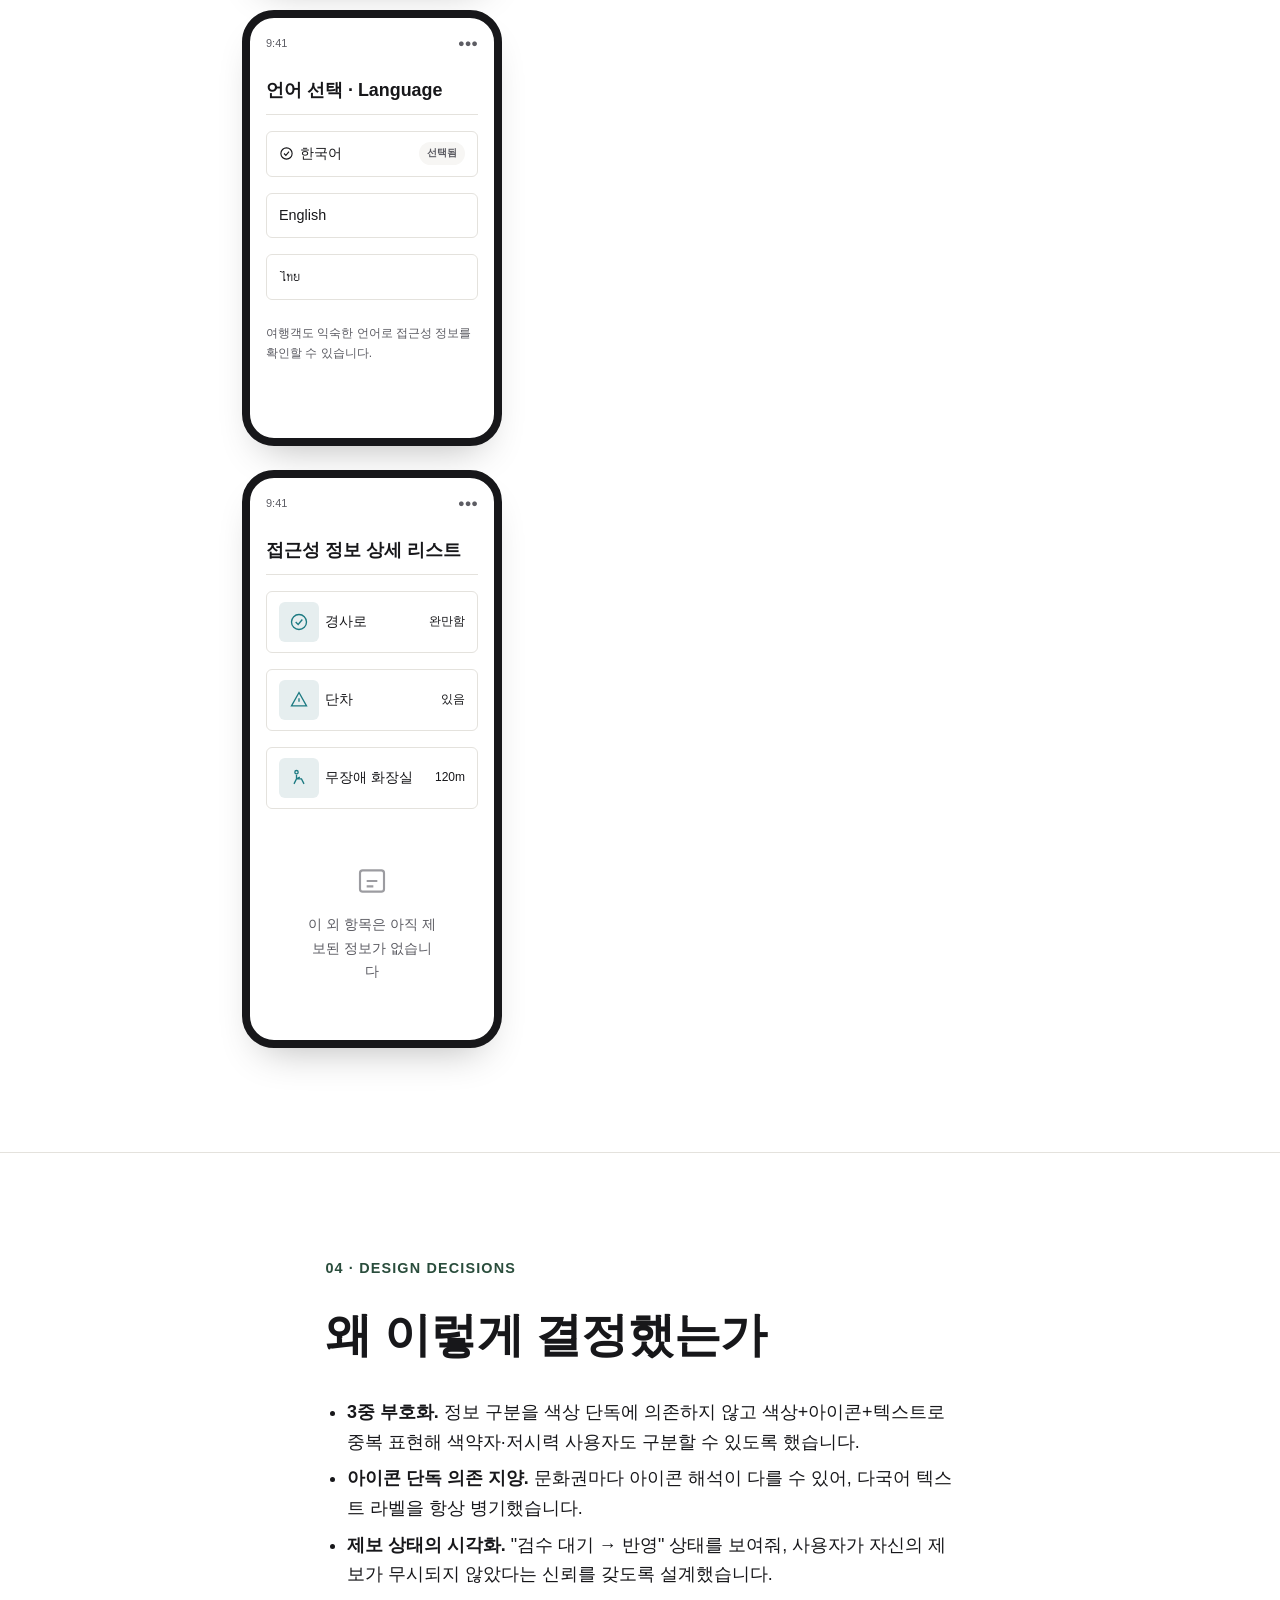
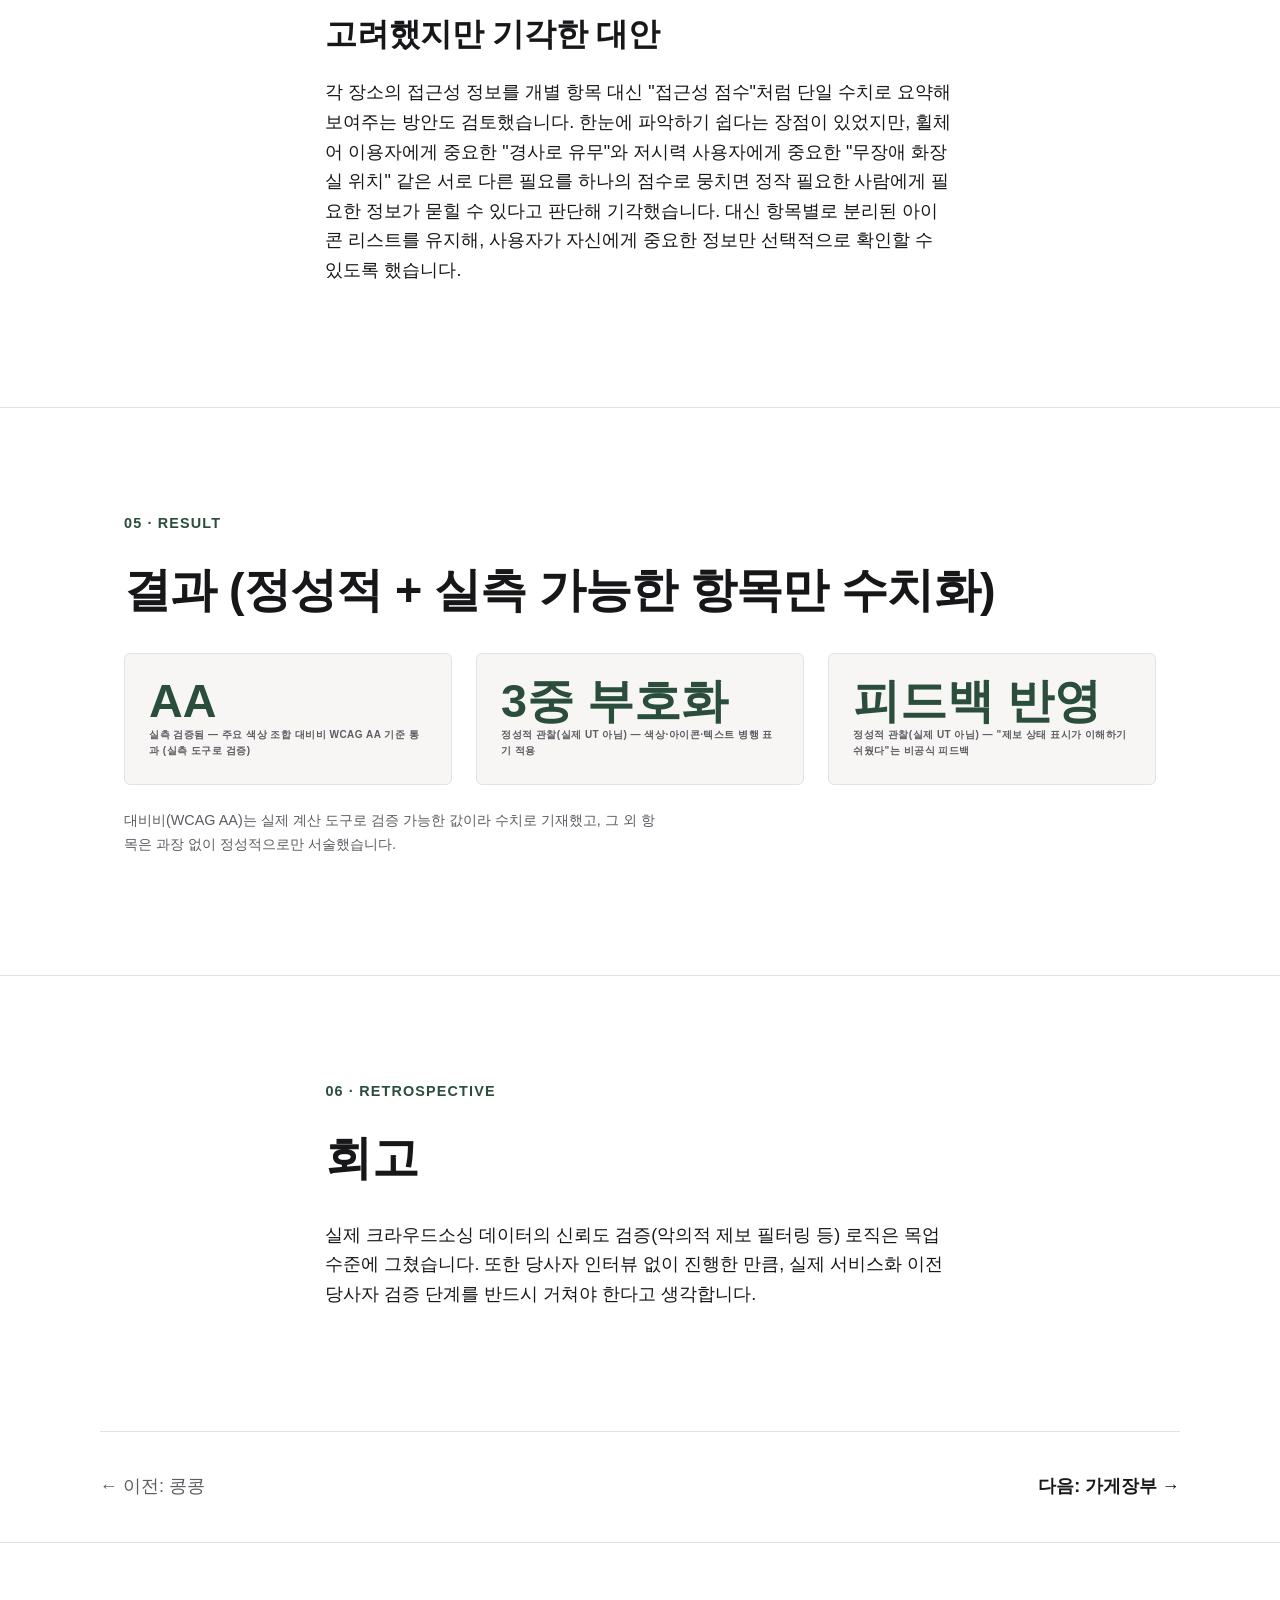
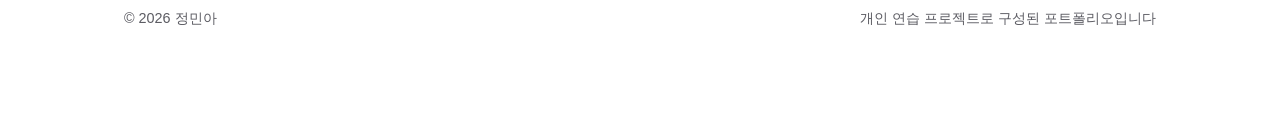
==== commit 71e38bdc: "feat: 라운드9 화면목업 확대 (콩콩5/AccessMap4/가게장부3)" ====
--- a/case-accessmap.html
+++ b/case-accessmap.html
@@ -205,6 +205,29 @@
       <div class="phone-frame">
         <div class="screen">
           <div class="status-bar"><span>9:41</span><span>●●●</span></div>
+          <div class="app-bar">언어 선택 · Language</div>
+          <div class="mock-list-item">
+            <span class="mock-icon-label">
+              <svg aria-hidden="true" width="15" height="15" viewBox="0 0 24 24" fill="none" stroke="currentColor" stroke-width="1.8"><circle cx="12" cy="12" r="9"/><path d="M8 12l3 3 5-6"/></svg>
+              한국어
+            </span>
+            <span class="mock-badge muted">선택됨</span>
+          </div>
+          <div class="mock-list-item">
+            <span class="mock-icon-label">English</span>
+          </div>
+          <div class="mock-list-item">
+            <span class="mock-icon-label">ไทย</span>
+          </div>
+          <p style="font-size:12px; color:var(--color-text-muted); margin:8px 0 0;">
+            여행객도 익숙한 언어로 접근성 정보를 확인할 수 있습니다.
+          </p>
+        </div>
+      </div>
+
+      <div class="phone-frame">
+        <div class="screen">
+          <div class="status-bar"><span>9:41</span><span>●●●</span></div>
           <div class="app-bar">접근성 정보 상세 리스트</div>
           <div class="mock-list-item">
             <span class="mock-icon-label">
